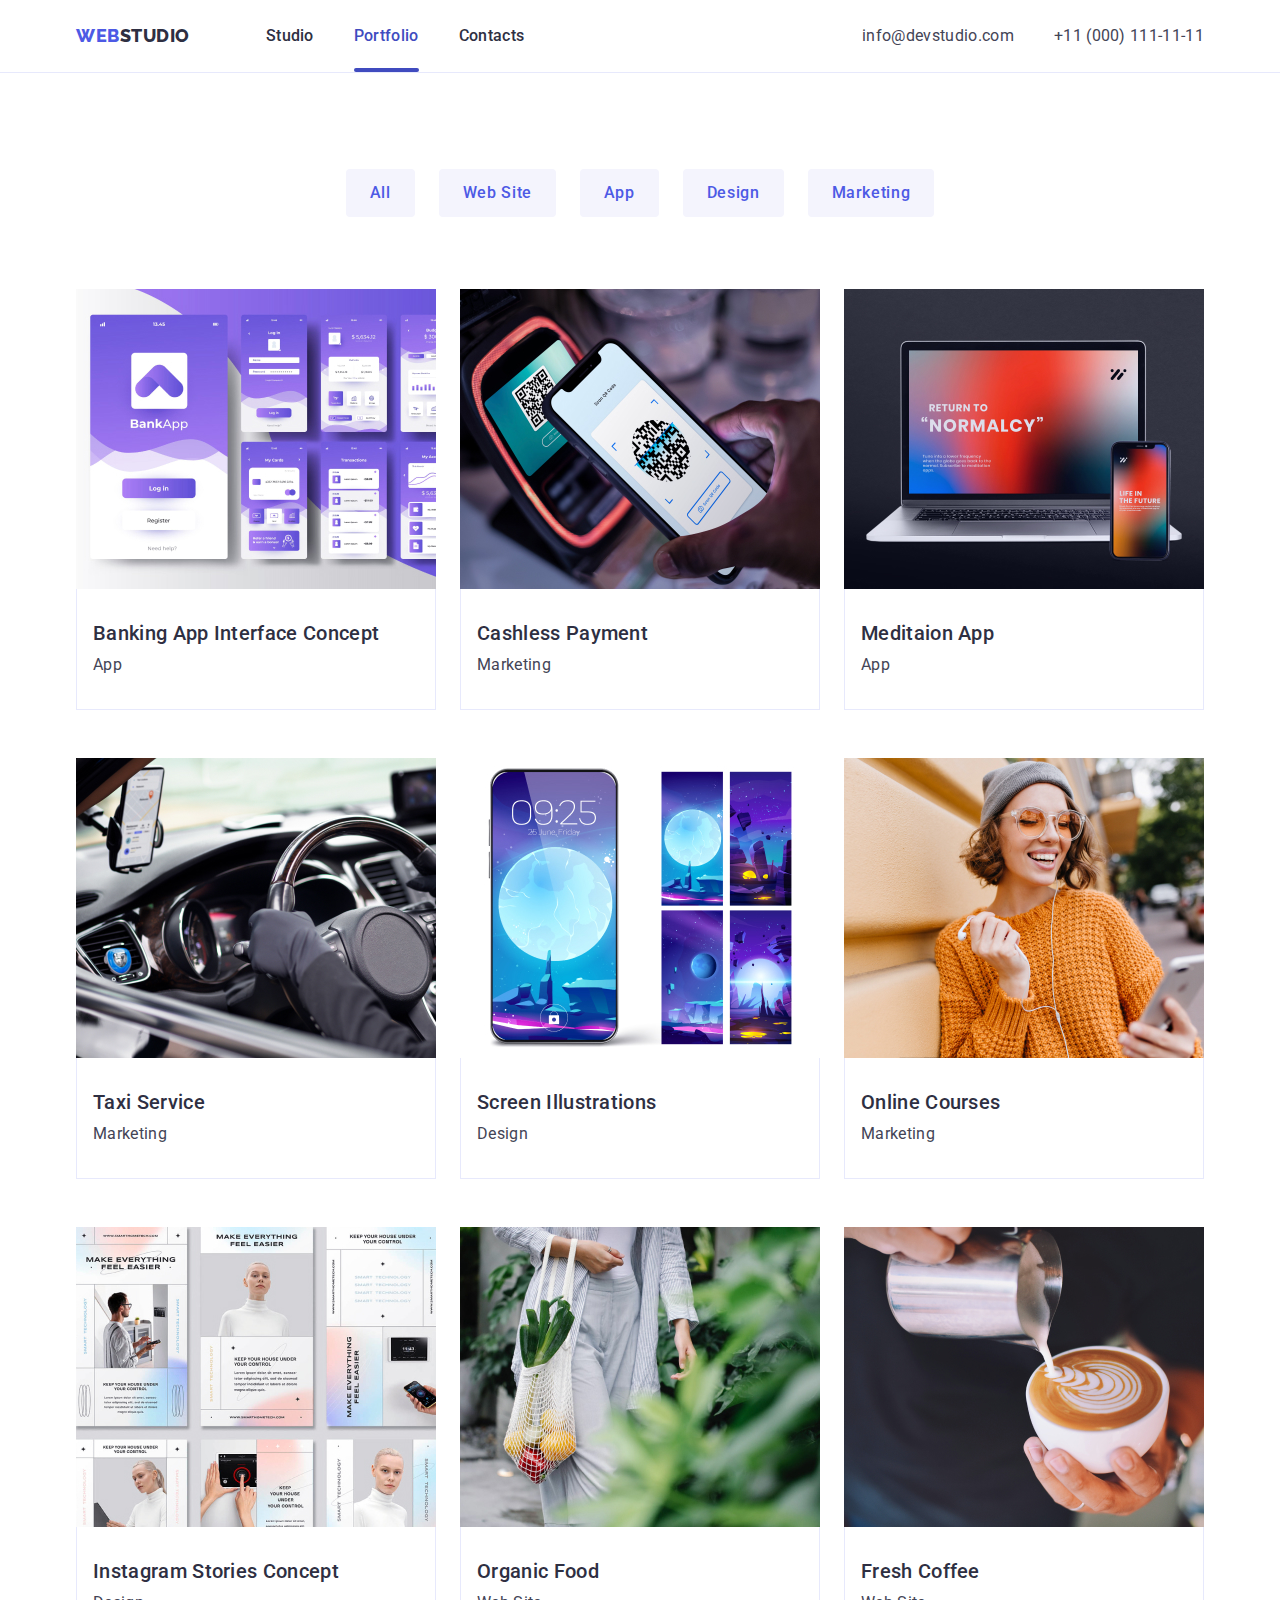
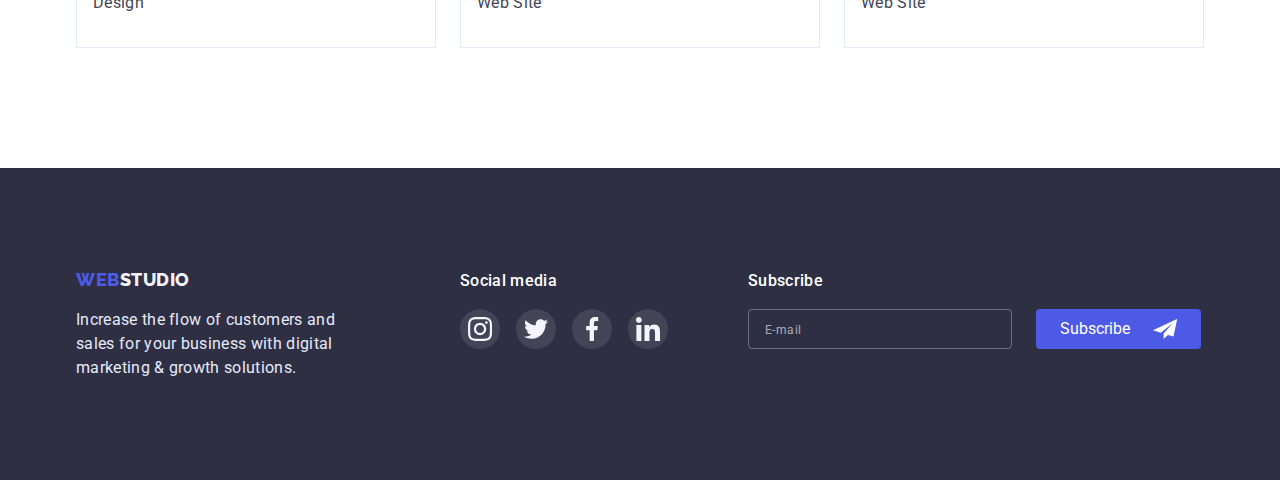
==== portfolio.html @ d0c3a033 "Initial commit" ====
<!DOCTYPE html>
<html lang="en">
	<head>
		<meta charset="UTF-8" />
		<meta http-equiv="X-UA-Compatible" content="IE=edge" />
		<meta name="viewport" content="width=device-width, initial-scale=1.0" />
		<title>Portfolio</title>
		<link rel="preconnect" href="https://fonts.googleapis.com" />
		<link rel="preconnect" href="https://fonts.gstatic.com" crossorigin />
		<link
			href="https://fonts.googleapis.com/css2?family=Raleway:wght@800&family=Roboto:wght@400;500;700;900&display=swap"
			rel="stylesheet"
		/>
		<link
			rel="stylesheet"
			href="https://cdnjs.cloudflare.com/ajax/libs/modern-normalize/1.1.0/modern-normalize.min.css"
		/>
		<link rel="stylesheet" href="./css/styles.css" />
	</head>

	<body>
		<header class="page-header">
			<div class="container head-list">
				<nav class="head-nav">
					<a href="./index.html" class="logo"> <span class="logo-web">Web</span>Studio</a>

					<ul class="site-nav list">
						<li class="chapter"><a href="./index.html" class="link">Studio</a></li>
						<li class="chapter"><a href="./portfolio.html" class="link current">Portfolio</a></li>
						<li class="chapter"><a href="" class="link">Contacts</a></li>
					</ul>
				</nav>
				<address class="head-address">
					<ul class="address-nav list">
						<li class="chapter"><a href="mailto:info@devstudio.com" class="ping">info@devstudio.com</a></li>
						<li class="chapter"><a href="tel:+110001111111" class="ping">+11 (000) 111-11-11</a></li>
					</ul>
				</address>
			</div>
		</header>

		<main>
			<section class="section options">
				<div class="container">
					<h1 class="section-title visually-hidden">Examples of works</h1>
					<ul class="btn-list list">
						<li class="chapter"><button type="button" class="btn-push">All</button></li>
						<li class="chapter"><button type="button" class="btn-push">Web Site</button></li>
						<li class="chapter"><button type="button" class="btn-push">App</button></li>
						<li class="chapter"><button type="button" class="btn-push">Design</button></li>
						<li class="chapter"><button type="button" class="btn-push">Marketing</button></li>
					</ul>

					<ul class="cards-nav list">
						<li class="chapter">
							<a href="#" class="galary">
								<div class="img-product">
									<img src="./images/imagesfoto1.jpg" alt="Interface of banking app" width="360" height="300" />
									<div class="card-product">
										<p class="card-text"
											>14 Stylish and User-Friendly App Design Concepts · Task Manager App · Calorie Tracker App ·
											Exotic Fruit Ecommerce App · Cloud Storage App</p
										>
									</div>
								</div>
								<div class="card-name">
									<h2 class="section-item">Banking App Interface Concept</h2>
									<p class="item-description">App</p>
								</div>
							</a>
						</li>
						<li class="chapter">
							<a href="#" class="galary">
								<div class="img-product">
									<img src="./images/imagesfoto2.jpg" alt="Reading QR-code" width="360" height="300" />
									<div class="card-product">
										<p class="card-text"
											>14 Stylish and User-Friendly App Design Concepts · Task Manager App · Calorie Tracker App ·
											Exotic Fruit Ecommerce App · Cloud Storage App</p
										>
									</div>
								</div>
								<div class="card-name">
									<h2 class="section-item">Cashless Payment</h2>
									<p class="item-description">Marketing</p>
								</div>
							</a>
						</li>
						<li class="chapter">
							<a href="#" class="galary">
								<div class="img-product">
									<img
										src="./images/imagesfoto3.jpg"
										alt="Screens of notebook and smartphone"
										width="360"
										height="300"
									/>
									<div class="card-product">
										<p class="card-text"
											>14 Stylish and User-Friendly App Design Concepts · Task Manager App · Calorie Tracker App ·
											Exotic Fruit Ecommerce App · Cloud Storage App</p
										>
									</div>
								</div>
								<div class="card-name">
									<h2 class="section-item">Meditaion App</h2>
									<p class="item-description">App</p>
								</div>
							</a>
						</li>
						<li class="chapter">
							<a href="#" class="galary">
								<div class="img-product">
									<img
										src="./images/imagesfoto4.jpg"
										alt="Driver's hands on the steering wheel"
										width="360"
										height="300"
									/>
									<div class="card-product">
										<p class="card-text"
											>14 Stylish and User-Friendly App Design Concepts · Task Manager App · Calorie Tracker App ·
											Exotic Fruit Ecommerce App · Cloud Storage App</p
										>
									</div>
								</div>
								<div class="card-name">
									<h2 class="section-item">Taxi Service</h2>
									<p class="item-description">Marketing</p>
								</div>
							</a>
						</li>
						<li class="chapter">
							<a href="#" class="galary">
								<div class="img-product">
									<img src="./images/imagesfoto5.jpg" alt="Smartphon's wallpapers" width="360" height="300" />
									<div class="card-product">
										<p class="card-text"
											>14 Stylish and User-Friendly App Design Concepts · Task Manager App · Calorie Tracker App ·
											Exotic Fruit Ecommerce App · Cloud Storage App</p
										>
									</div>
								</div>
								<div class="card-name">
									<h2 class="section-item">Screen Illustrations</h2>
									<p class="item-description">Design</p>
								</div>
							</a>
						</li>
						<li class="chapter">
							<a href="#" class="galary">
								<div class="img-product">
									<img src="./images/imagesfoto6.jpg" alt="Woman whith headphones" width="360" height="300" />
									<div class="card-product">
										<p class="card-text"
											>14 Stylish and User-Friendly App Design Concepts · Task Manager App · Calorie Tracker App ·
											Exotic Fruit Ecommerce App · Cloud Storage App</p
										>
									</div>
								</div>
								<div class="card-name">
									<h2 class="section-item">Online Courses</h2>
									<p class="item-description">Marketing</p>
								</div>
							</a>
						</li>
						<li class="chapter">
							<a href="#" class="galary">
								<div class="img-product">
									<img src="./images/imagesfoto7.jpg" alt="Instagram stories options" width="360" height="300" />
									<div class="card-product">
										<p class="card-text"
											>14 Stylish and User-Friendly App Design Concepts · Task Manager App · Calorie Tracker App ·
											Exotic Fruit Ecommerce App · Cloud Storage App</p
										>
									</div>
								</div>
								<div class="card-name">
									<h2 class="section-item">Instagram Stories Concept</h2>
									<p class="item-description">Design</p>
								</div>
							</a>
						</li>
						<li class="chapter">
							<a href="#" class="galary">
								<div class="img-product">
									<img src="./images/imagesfoto8.jpg" alt="Women with a bag of vegetables" width="360" height="300" />
									<div class="card-product">
										<p class="card-text"
											>14 Stylish and User-Friendly App Design Concepts · Task Manager App · Calorie Tracker App ·
											Exotic Fruit Ecommerce App · Cloud Storage App</p
										>
									</div>
								</div>
								<div class="card-name">
									<h2 class="section-item">Organic Food</h2>
									<p class="item-description">Web Site</p>
								</div>
							</a>
						</li>
						<li class="chapter">
							<a href="#" class="galary">
								<div class="img-product">
									<img src="./images/imagesfoto9.jpg" alt="Milk in coffee" width="360" height="300" />
									<div class="card-product">
										<p class="card-text"
											>14 Stylish and User-Friendly App Design Concepts · Task Manager App · Calorie Tracker App ·
											Exotic Fruit Ecommerce App · Cloud Storage App</p
										>
									</div>
								</div>
								<div class="card-name">
									<h2 class="section-item">Fresh Coffee</h2>
									<p class="item-description">Web Site</p>
								</div>
							</a>
						</li>
					</ul>
				</div>
			</section>
		</main>

		<footer class="section foot">
			<div class="container foot-info">
				<div class="foot-logo-end">
					<a href="./index.html" class="logo foot-part"> <span class="logo-web">Web</span>Studio</a>
					<p class="item-description"
						>Increase the flow of customers and sales for your business with digital marketing & growth solutions.</p
					>
				</div>

				<div class="foot-social-links">
					<h2 class="media">Social media</h2>
					<ul class="social-list">
						<li class="social-item">
							<a href="" class="foot-link-back">
								<svg class="foot-link-sign" width="24px" height="24px">
									<use href="./images/fotter.svg#icon-instagramf"></use>
								</svg>
							</a>
						</li>
						<li class="social-item">
							<a href="" class="foot-link-back">
								<svg class="foot-link-sign" width="24px" height="24px">
									<use href="./images/fotter.svg#icon-twitterf"></use>
								</svg>
							</a>
						</li>
						<li class="social-item">
							<a href="" class="foot-link-back">
								<svg class="foot-link-sign" width="24px" height="24px">
									<use href="./images/fotter.svg#icon-facebookf"></use>
								</svg>
							</a>
						</li>
						<li class="social-item">
							<a href="" class="foot-link-back">
								<svg class="foot-link-sign" width="24px" height="24px">
									<use href="./images/fotter.svg#icon-linkedinf"></use>
								</svg>
							</a>
						</li>
					</ul>
				</div>

				<form class="subscribe-form" autocomplete="off">
					<p class="media">Subscribe</p>
					<div class="subscribe-field">
						<label class="subscribe-label">
							<input type="email" name="email" class="subscribe-input" placeholder="E-mail" />
						</label>
						<button type="submit" class="btn-subscribe">
							Subscribe
							<svg class="subscribe-icon" width="24" height="24">
								<use href="./images/telegram2.svg#icon-icon-send-1"></use>
							</svg>
						</button>
					</div>
				</form>
			</div>
		</footer>
	</body>
</html>
---- css/styles.css ----
:root {
	--primary-background-color: #ffffff;
	--secondary-background-color: #2e2f42;
	--hero-text-color: #ffffff;
	--header-background-color: #e7e9fc;
	--footer-text-color: #e7e9fc;
	--main-text-color: #434456;
	--title-text-color: #2e2f42;
	--accent-color: #404bbf;
	--logo-part-color: #4d5ae5;
	--footer-logo-part: #f4f4fd;
	--footer-social-hover: #31d0aa;
	--custumer-logo-color: #8e8f99;
	--modal-bg-color: #fcfcfc;
	--modal-btn-color: #000000;
	--modal-policy-color: #757575;
	--modal-text-color: #8e8f99;

	--animation-function: cubic-bezier(0.4, 0, 0.2, 1);
	--animation-duration: 250ms;
}

/* Modal */

.backdrop {
	transition: opacity 250ms var(--animation-duration);
	position: fixed;
	top: 0;
	left: 0;
	right: 0;
	bottom: 0;
	background: rgba(46, 47, 66, 0.4);

	opacity: 1;
}

.backdrop.is-hidden {
	opacity: 0;
	pointer-events: none;
	/* visibility: ; */
}

.backdrop.is-hidden .modal {
	transform: translate(-50%, -50%) rotate(180deg) scale(0.2, 0.2);
	opacity: 0;
}

.modal {
	position: absolute;
	top: 50%;
	left: 50%;
	transform: translate(-50%, -50%) rotate(0) scale(1, 1);
	transition: transform 800ms var(--animation-function), box-shadow var(--animation-duration) var(--animation-function),
		opacity 250ms var(--animation-function);
	opacity: 1;

	width: 408px;
	height: 584px;
	padding: 72px 24px 24px;
	background-color: var(--modal-bg-color);
	box-shadow: 0px 1px 1px rgba(0, 0, 0, 0.14), 0px 1px 3px rgba(0, 0, 0, 0.12), 0px 2px 1px rgba(0, 0, 0, 0.2);
	border-radius: 4px;
}

.modal-police-box {
	font-size: 12px;
	line-height: 1.33;
	letter-spacing: 0.04em;
	color: #4d5ae5;
}

.modal-close {
	position: absolute;
	top: 30px;
	right: 24px;
	padding: 0;
	display: flex;
	align-items: center;
	justify-content: center;
	width: 24px;
	height: 24px;

	background: #e7e9fc;
	border: 1px solid rgba(0, 0, 0, 0.1);
	border-radius: 50%;
	transition: background-color var(--background-focus);
	transition-duration: 250ms;
	transition-timing-function: var(--cubic);
	cursor: pointer;
}

.btn-modal {
	transition: fill var(--animation-duration) var(--animation-function);
	fill: currentColor;
}

.modal-close:hover,
.modal-close:focus {
	border-color: var(--accent-color);
	background-color: var(--accent-color);
}

.modal-close:hover .btn-modal,
.modal-close:focus .btn-modal {
	fill: var(--hero-text-color);
}

/* Modal input */

form {
	display: flex;
	flex-direction: column;
}

.modal-topic {
	margin: 0 0 16px;
	font-weight: 500;
	text-align: center;
}

.modal-item {
	position: relative;
	margin-bottom: 8px;
}

.modal-item.comment {
	margin-bottom: 16px;
}

.input-name {
	display: block;

	font-weight: 400;
	font-size: 12px;
	line-height: 1.17;
	letter-spacing: 0.01em;
	color: var(--modal-text-color);

	margin-bottom: 4px;
}

.modal-item input {
	transition: border var(--animation-duration) var(--animation-function),
		fill var(--animation-duration) var(--animation-function);

	width: 100%;
	min-height: 40px;
	padding: 8px 16px;
	padding-left: 38px;
	margin: 0;

	font-weight: 400;
	font-size: 12px;
	line-height: 16px;
	letter-spacing: 0.04em;

	border: 1px solid rgba(33, 33, 33, 0.2);
	border-radius: 4px;
}

.modal-item input:focus,
textarea:focus {
	outline: none;
	border: 1px solid var(--accent-color);
}

.modal-item input:focus + .person-input > .input-icon {
	fill: var(--accent-color);
}

.person-input {
	width: 18px;
	height: 24px;
	position: absolute;
	bottom: 8px;
	left: 16px;
}

.modal-policy {
	font-weight: 400;
	font-size: 12px;
	line-height: 1.33;
	letter-spacing: 0.04em;
	transition-duration: 250ms;
	transition-timing-function: cubic-bezier(0.4, 0, 0.2, 1);

	margin-bottom: 24px;
	color: #8e8f99;
	cursor: pointer;
}

.checkbox:checked + .logo-check {
	background-color: var(--accent-color);
	border-color: var(--accent-color);
}

.checkbox:checked + .logo-check .check {
	fill: var(--footer-logo-part);
}

textarea {
	transition: border var(--animation-duration) var(--animation-function);

	resize: none;
	width: 100%;
	min-height: 120px;
	padding: 8px 16px;
	border: 1px solid rgba(33, 33, 33, 0.2);
	border-radius: 4px;
}

::placeholder {
	font-weight: 400;
	font-size: 12px;
	line-height: 16px;
	letter-spacing: 0.04em;

	color: rgba(117, 117, 117, 0.5);
}

.checkbox {
	-webkit-appearance: none;
	-moz-appearance: none;
	appearance: none;

	position: absolute;
}

.logo-check {
	transition: background-color var(--animation-duration) var(--animation-function),
		border-color var(--animation-duration) var(--animation-function),
		fill var(--animation-duration) var(--animation-function);
	display: inline-block;
	text-align: center;
	/* align-items: center;
  justify-content: center; */

	width: 16px;
	height: 16px;
	border: 1.25px solid var(--secondary-background-color);
	border-radius: 2px;
	margin-right: 8px;
}

.check {
	fill: transparent;
}

.btn-send {
	transition: background-color var(--animation-duration) var(--animation-function);

	display: inline-block;
	min-width: 169px;
	height: 56px;
	margin: 0 auto 0 auto;
	padding: 16px 32px;
	font-family: inherit;
	font-weight: 500;
	font-size: 16px;
	line-height: 1.5;
	text-align: center;
	cursor: pointer;
	background-color: var(--logo-part-color);
	box-shadow: 0px 4px 4px rgba(0, 0, 0, 0.15);
	border-radius: 4px;
	border: none;
	color: #ffffff;
}

.btn-send:hover,
.btn-send:focus {
	background-color: var(--accent-color);
}

/* body */

body {
	margin: 0;
	background-color: var(--primary-background-color);
	color: var(--main-text-color);

	font-family: "Roboto", sans-serif;
	letter-spacing: 0.02em;
	font-size: 16px;
	line-height: 1.5;
}

.container {
	width: 1158px;
	margin: 0 auto;
	padding-left: 15px;
	padding-right: 15px;

	/* outline: 2px solid green; */
}
/* .logo,
.chapter {
  outline: 1px solid red;
} */

.list {
	list-style: none;
	margin: 0;
}

/* header */

.page-header {
	border-bottom: 1px solid var(--header-background-color);
}

.logo {
	margin-right: 76px;
	color: var(--title-text-color);

	font-family: "Raleway", sans-serif;
	font-weight: 800;
	font-size: 18px;
	line-height: 1.33;
	letter-spacing: 0.03em;
	text-transform: uppercase;
	text-decoration-line: none;
}

.logo-web {
	color: var(--logo-part-color);
}

.site-nav .link.current {
	position: relative;
	color: var(--accent-color);
}

.site-nav .link::after,
.site-nav .link::after {
	content: "";
	position: absolute;
	left: 0;
	bottom: 0;
	display: block;
	width: 100%;
	height: 4px;
	background-color: var(--accent-color);
	border-radius: 2px;

	transform: scale(0, 0);
	transition: transform var(--animation-duration) var(--animation-function) 100ms;
}

.site-nav .link:hover::after,
.site-nav .link:focus::after {
	transform: scale(1, 1);
}

.site-nav .link.current::after {
	content: "";
	position: absolute;
	left: 0;
	bottom: 0;
	display: block;
	width: 100%;
	height: 4px;
	background-color: var(--accent-color);
	border-radius: 2px;

	transform: scale(1);
}

.site-nav .link {
	position: relative;
	transition: color var(--animation-duration) var(--animation-function);

	display: block;
	padding-top: 24px;
	padding-bottom: 24px;

	color: var(--title-text-color);

	font-weight: 500;
	font-size: 16px;
	line-height: 1.5;
	text-decoration-line: none;
}
.site-nav .link:hover,
.site-nav .link:focus {
	color: var(--accent-color);
}

.site-nav {
	display: flex;
}

.site-nav .chapter:not(:last-child) {
	margin-right: 40px;
}

.ping {
	transition: color var(--animation-duration) var(--animation-function);

	color: var(--main-text-color);

	font-style: normal;
	font-size: 16px;
	line-height: 1.5;
	text-decoration-line: none;
}

.address-nav .ping:hover,
.address-nav .ping:focus {
	color: var(--accent-color);
}

.address-nav {
	display: flex;
}

.address-nav .chapter + .chapter {
	margin-left: 40px;
}
/* .address-nav .chapter:not(:last-child) {
  margin-right: 40px;
} */

.address-nav .ping {
	display: block;
}

.head-nav {
	display: flex;
	align-items: center;
	justify-content: flex-start;
}

.container.head-list {
	display: flex;
	align-items: center;
	justify-content: space-between;
}

/* main hero */

.section.hero {
	padding-top: 188px;
	padding-bottom: 188px;
	max-width: 1440px;
	height: 600px;
	margin-left: auto;
	margin-right: auto;
	background-image: linear-gradient(to right, rgba(46, 47, 66, 0.7), rgba(46, 47, 66, 0.7)),
		url(../images/people-office1.jpg);
	background-color: var(--secondary-background-color);
	background-repeat: no-repeat;
	background-position: center;
	background-size: cover;
}

.hero .container {
	text-align: center;
}

.container .main-title {
	margin: 0 auto 48px;
	text-align: center;

	color: var(--hero-text-color);
	width: 496px;

	font-weight: 700;
	font-size: 56px;
	line-height: 1.07;
	letter-spacing: 0.02em;
}

.push {
	transition: background-color var(--animation-duration) var(--animation-function);

	border-radius: 4px;
	margin: 0;
	padding: 16px 32px;
	min-width: 169px;
	border: none;

	background-color: var(--logo-part-color);
	color: var(--hero-text-color);
	cursor: pointer;

	font-family: inherit;
	font-weight: 500;
	font-size: 16px;
	line-height: 1.5;
	text-align: center;
	letter-spacing: 0.04em;
}

.push:hover,
.push:focus {
	background-color: var(--accent-color);
}

/* main */

img {
	display: block;
}

ul {
	padding: 0;
}

.section.work {
	padding-bottom: 120px;
}

.item-description {
	margin: 0;
}

.tint {
	background-color: var(--header-background-color);
}

.section-title,
.section-item {
	color: var(--title-text-color);
}

.section-title {
	margin-top: 0;
	margin-bottom: 72px;
	font-weight: 700;
	font-size: 36px;
	line-height: 1.11;
	text-align: center;
}

.section-item {
	margin-top: 0;
	margin-right: auto;
	margin-bottom: 8px;

	font-weight: 500;
	font-size: 20px;
	line-height: 1.2;
}

/* Advantages */

.section.odds {
	padding-top: 120px;
	padding-bottom: 120px;
}

.advantages.list {
	display: flex;
}

.advantages .chapter:not(:last-child) {
	margin-right: 24px;
}

.advantages .chapter {
	width: calc((100%-24px * 3) / 4);
}

.advantages .chapter::before {
	content: "";
	display: block;
	height: 112px;
	margin-bottom: 8px;
	background-color: var(--footer-logo-part);
	border-radius: 4px;
	background-repeat: no-repeat;
	background-position: center;
}

.advantages .chapter:nth-child(1)::before {
	background-image: url(../images/antenna1.svg);
}

.advantages .chapter:nth-child(2)::before {
	background-image: url(../images/clock1.svg);
}

.advantages .chapter:nth-child(3)::before {
	background-image: url(../images/diagram1.svg);
}

.advantages .chapter:nth-child(4)::before {
	background-image: url(../images/astronaut1.svg);
}

/* Work */

.work-nav.list {
	display: flex;
}

.work-nav .chapter:not(:last-child) {
	margin-right: 24px;
}

/* Team */

.section.tint {
	margin-left: auto;
	margin-right: auto;
	padding-top: 120px;
	padding-bottom: 120px;
}

.team-nav .chapter {
	background-color: var(--primary-background-color);
	box-shadow: 0px 1px 6px rgba(46, 47, 66, 0.08), 0px 1px 1px rgba(46, 47, 66, 0.16), 0px 2px 1px rgba(46, 47, 66, 0.08);
	border-radius: 0 0 4px 4px;
}

.team-nav.list {
	display: flex;
	text-align: center;
}

.team-nav .chapter:not(:last-child) {
	margin-right: 24px;
}
/* .team-nav .chapter + .chapter {
  margin-left: 24px;
} */

.team-name {
	padding: 32px 16px;
	text-align: center;
}

.team-name .item-description {
	margin-bottom: 8px;
}

.team-link {
	display: flex;
	list-style: none;
}

.team-social:not(:last-child) {
	margin-right: 24px;
}

.btn-social {
	transition: background-color var(--animation-duration) var(--animation-function);

	display: flex;
	justify-content: center;
	align-items: center;
	width: 40px;
	height: 40px;
	background-color: var(--logo-part-color);
	border-radius: 50%;
}

.btn-social:hover,
.btn-social:focus {
	background-color: var(--accent-color);
}

.icon-team-social {
	width: 16px;
	height: 16px;
	fill: var(--footer-logo-part);
}

/* Customers */

.section.customers {
	padding-top: 130px;
	padding-bottom: 120px;
}

.clients-list {
	display: flex;
	list-style: none;
}

.client:not(:last-child) {
	margin-right: 24px;
}

.client-page {
	transition: border var(--animation-duration) var(--animation-function);

	display: flex;
	justify-content: center;
	align-items: center;
	width: 168px;
	height: 88px;
	border: 1px solid var(--custumer-logo-color);
	border-radius: 4px;
}

.client-page:not(:last-child) {
	margin-right: 24px;
}

.client-icon {
	transition: fill var(--animation-duration) var(--animation-function);
	fill: var(--custumer-logo-color);
}

.client-page:hover,
.client-page:focus {
	border: 1px solid var(--accent-color);
}
.client-page:hover .client-icon,
.client-page:focus .client-icon {
	fill: var(--accent-color);
}

.clients-list {
	margin-top: 0;
	margin-bottom: 0;
}

/* footer */

footer {
	background-color: var(--secondary-background-color);
	color: var(--footer-text-color);
}

.section.foot {
	margin-left: auto;
	margin-right: auto;
	padding-top: 100px;
	padding-bottom: 100px;
}

.foot-logo-end {
	margin-right: 120px;
}

.foot-part {
	color: var(--footer-logo-part);
}

.foot .item-description {
	width: 264px;
}

.logo.foot-part {
	display: block;
	margin: 0 0 16px;
}

.media {
	margin: 0 auto 16px 0;
	font-weight: 500;
	font-size: 16px;
	line-height: 1.5;
	letter-spacing: 0.02em;

	color: var(--hero-text-color);
}

.social-list {
	display: flex;
	margin: 0;
	text-align: center;
	list-style: none;
}

.social-item:not(:last-child) {
	margin-right: 16px;
}

.foot-link-back {
	transition: background-color var(--animation-duration) var(--animation-function);

	display: flex;
	justify-content: center;
	align-items: center;
	border-radius: 50%;
	width: 40px;
	height: 40px;
	background-color: rgba(255, 255, 255, 0.1);
}

.foot-link-back:hover,
.foot-link-back:focus {
	background-color: var(--footer-social-hover);
}

.foot-info {
	display: flex;
	align-items: baseline;
}

.foot-social-links {
	margin-right: 80px;
}

.subscribe-field {
	display: flex;
}

.subscribe-label {
	margin-right: 24px;
}

.subscribe-label input {
	transition: border var(--animation-duration) var(--animation-function);

	min-width: 264px;
	min-height: 40px;
	padding: 8px 16px;
	border: 1px solid rgba(255, 255, 255, 0.3);
	box-shadow: drop-shadow(0px 4px 4px rgba(0, 0, 0, 0.15));
	border-radius: 4px;
	background-color: transparent;
	color: var(--footer-logo-part);
}

.subscribe-label input:focus {
	outline: none;
	border: 1px solid var(--accent-color);
}

.subscribe-input::placeholder {
	font-size: 12px;
	line-height: 2;
	letter-spacing: 0.04em;

	color: rgba(255, 255, 255, 0.6);
}

.btn-subscribe {
	display: flex;
	padding: 8px 24px;
	min-width: 165px;
	height: 40px;
	color: var(--hero-text-color);
	background-color: var(--logo-part-color);
	border: transparent;
	border-radius: 4px;
	align-items: center;
	justify-content: space-between;
	cursor: pointer;
}

.btn-subscribe:hover,
.btn-subscribe:focus {
	background-color: var(--accent-color);
}

/* Portfolio */

.section.options {
	padding-top: 96px;
	padding-bottom: 120px;
}

.btn-list {
	margin-bottom: 72px;
}

/* Portfolio's buttons */

.btn-push {
	transition: background-color var(--animation-duration) var(--animation-function),
		color var(--animation-duration) var(--animation-function),
		box-shadow var(--animation-duration) var(--animation-function);

	border-radius: 4px;
	padding: 12px 24px;
	min-width: 69px;
	border: 1px solid #e7e9fc;
	border: none;

	background-color: var(--footer-logo-part);
	color: var(--logo-part-color);
	cursor: pointer;

	font-family: inherit;
	font-weight: 500;
	font-size: 16px;
	line-height: 1.5;
	text-align: center;
	letter-spacing: 0.04em;
}

.btn-push:hover,
.btn-push:focus {
	background-color: var(--accent-color);
	color: var(--hero-text-color);
	box-shadow: 0px 3px 1px rgba(0, 0, 0, 0.1), 0px 2px 1px rgba(0, 0, 0, 0.08), 0px 2px 2px rgba(0, 0, 0, 0.12);
}

.btn-list.list {
	display: flex;
	justify-content: center;
}

.btn-list .chapter:not(:last-child) {
	margin-right: 24px;
}
/* .btn-list .chapter + .chapter {
  margin-left: 24px;
} */

/* Portfolio's cards */

.cards-nav.list {
	display: flex;
	flex-wrap: wrap;
}

img {
	display: block;
}
.cards-nav .chapter {
	margin-right: 24px;
	margin-bottom: 48px;

	width: calc((100% - (24px * 2)) / 3);
}

.cards-nav .chapter:nth-child(3n) {
	margin-right: 0;
}

.cards-nav .chapter:nth-last-child(-n + 3) {
	margin-bottom: 0;
}

.card-name {
	padding: 32px 16px;
	margin: 0;

	border: 1px solid var(--header-background-color);
	border-top: none;
}

/* Portfolio's galary */

.galary {
	transition: box-shadow var(--animation-duration) var(--animation-function);
	display: block;
	color: var(--main-text-color);

	text-decoration-line: none;
}

.chapter .galary:hover,
.chapter .galary:focus {
	box-shadow: 0px 1px 6px rgba(46, 47, 66, 0.08), 0px 1px 1px rgba(46, 47, 66, 0.16), 0px 2px 1px rgba(46, 47, 66, 0.08);
}

.img-product {
	position: relative;
	overflow: hidden;
}

.card-text {
	margin-top: 0;
	margin-bottom: auto;
}

.chapter .galary:hover .card-product,
.chapter .galary:focus .card-product {
	transform: translateY(0);
}

.card-product {
	position: absolute;
	top: 0;
	left: 0;
	transform: translateY(100%);
	transition: transform var(--animation-duration) var(--animation-function);

	width: 360px;
	height: 300px;
	padding: 40px 32px;

	background-color: rgba(77, 90, 229, 0.8);
	color: var(--footer-logo-part);
}

/* Visually hidden */

.visually-hidden {
	position: absolute;
	width: 1px;
	height: 1px;
	margin: -1px;
	border: 0;
	padding: 0;

	white-space: nowrap;
	clip-path: inset(100%);
	clip: rect(0 0 0 0);
	overflow: hidden;
}
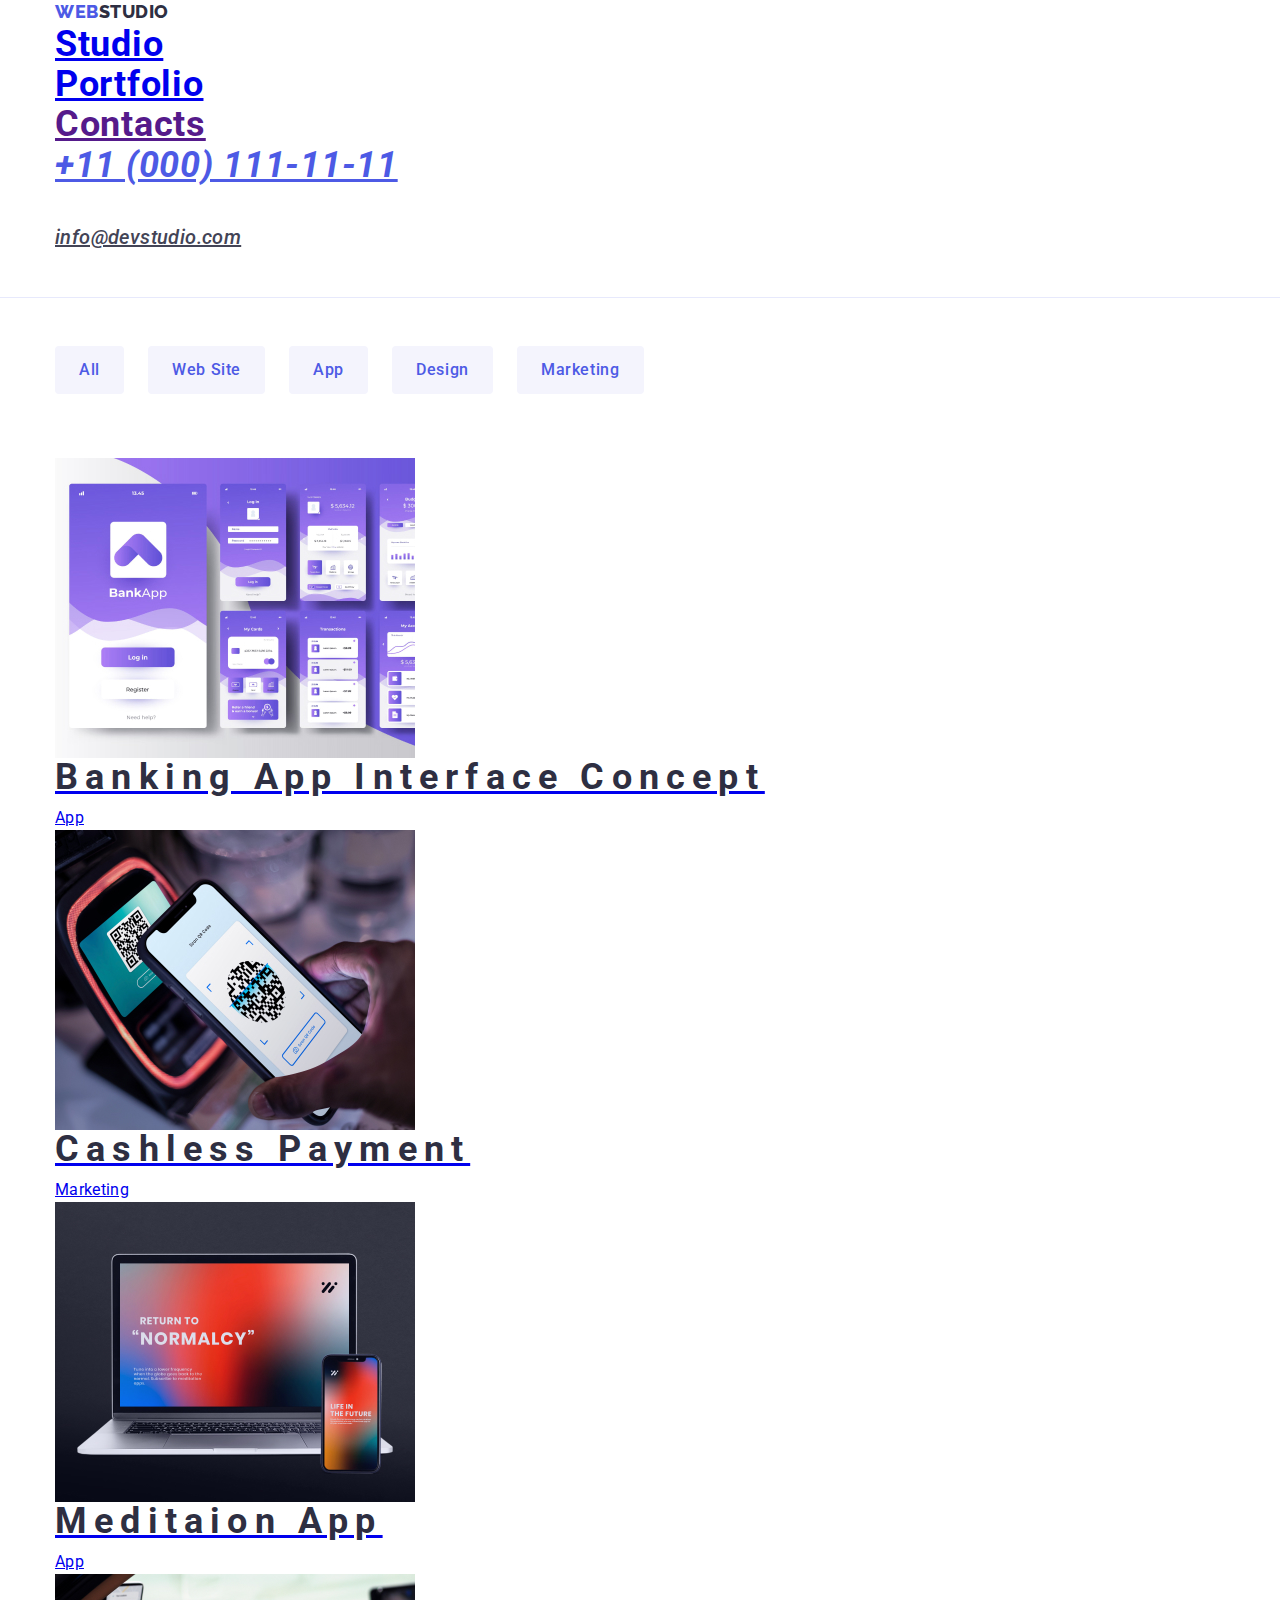
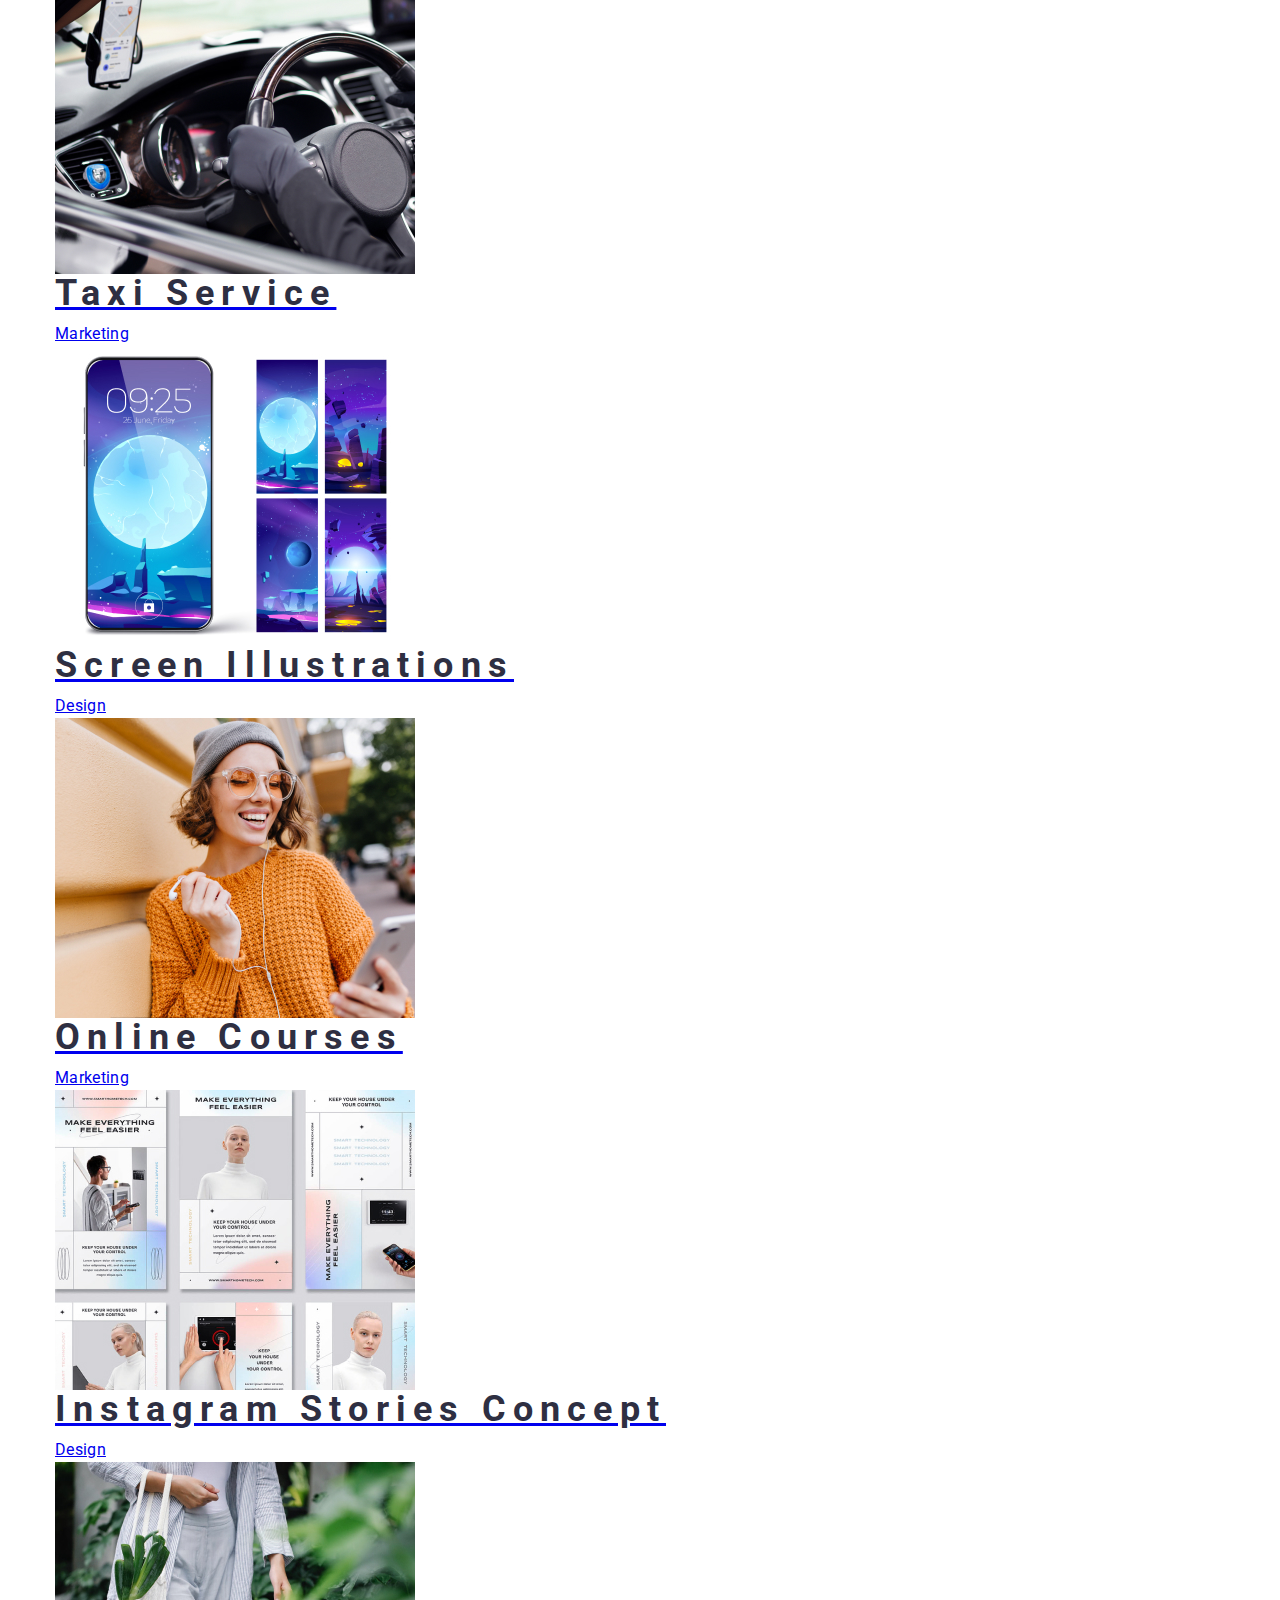
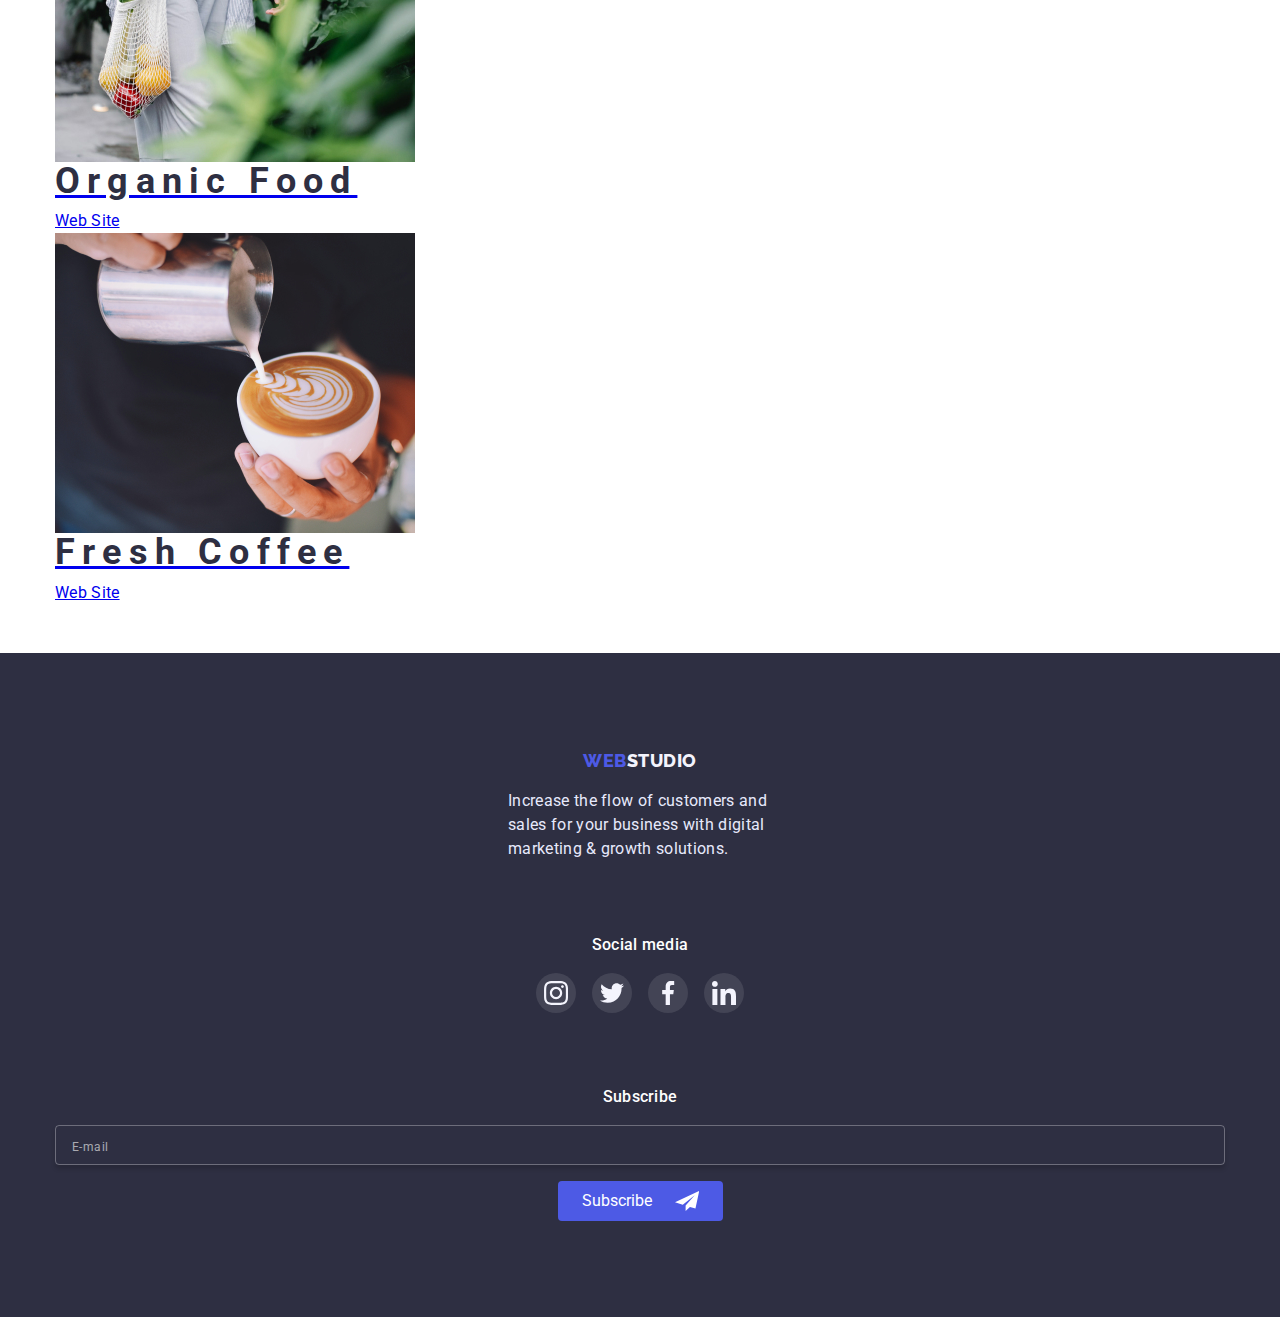
==== commit 671b5b6e: "menu buttom" ====
--- a/portfolio.html
+++ b/portfolio.html
@@ -16,6 +16,9 @@
 			href="https://cdnjs.cloudflare.com/ajax/libs/modern-normalize/1.1.0/modern-normalize.min.css"
 		/>
 		<link rel="stylesheet" href="./css/styles.css" />
+		<link rel="stylesheet" href="./css/mobile.css" />
+		<link rel="stylesheet" href="./css/tablet.css" />
+		<link rel="stylesheet" href="./css/desktop.css" />
 	</head>
 
 	<body>
@@ -33,7 +36,7 @@
 				<address class="head-address">
 					<ul class="address-nav list">
 						<li class="chapter"><a href="mailto:info@devstudio.com" class="ping">info@devstudio.com</a></li>
-						<li class="chapter"><a href="tel:+110001111111" class="ping">+11 (000) 111-11-11</a></li>
+						<li class="chapter"><a href="tel:+110001111111" class="ping mobil">+11 (000) 111-11-11</a></li>
 					</ul>
 				</address>
 			</div>
--- a/css/styles.css
+++ b/css/styles.css
@@ -1,24 +1,196 @@
 :root {
-	--primary-background-color: #ffffff;
-	--secondary-background-color: #2e2f42;
-	--hero-text-color: #ffffff;
-	--header-background-color: #e7e9fc;
-	--footer-text-color: #e7e9fc;
-	--main-text-color: #434456;
-	--title-text-color: #2e2f42;
-	--accent-color: #404bbf;
-	--logo-part-color: #4d5ae5;
-	--footer-logo-part: #f4f4fd;
-	--footer-social-hover: #31d0aa;
-	--custumer-logo-color: #8e8f99;
-	--modal-bg-color: #fcfcfc;
-	--modal-btn-color: #000000;
-	--modal-policy-color: #757575;
-	--modal-text-color: #8e8f99;
-
-	--animation-function: cubic-bezier(0.4, 0, 0.2, 1);
-	--animation-duration: 250ms;
-}
+--primary-background-color: #ffffff;
+    --secondary-background-color: #2E2F42;
+    --hero-text-color: #ffffff;
+    --header-background-color: #E7E9FC;
+    --footer-text-color: #E7E9FC;
+    --main-text-color: #434456;
+    --title-text-color: #2e2f42;
+    --accent-color: #404BBF;
+    --logo-part-color: #4d5ae5;
+    --footer-logo-part: #F4F4FD;
+    --footer-social-hover: #31D0AA;
+    --custumer-logo-color: #8e8f99;
+    --modal-bg-color: #FCFCFC;
+    --modal-btn-color: #000000;
+    --modal-policy-color: #757575;
+    --modal-text-color: #8E8F99;
+
+    --animation-function: cubic-bezier(0.4, 0, 0.2, 1);
+    --animation-duration: 250ms;
+
+}
+
+/* body */
+
+	body {
+    margin: 0;
+    background-color: var(--primary-background-color);
+    color: var(--main-text-color);
+
+ font-family: 'Roboto', sans-serif;
+    letter-spacing: 0.02em;
+    font-size: 16px;
+    line-height: 1.5;
+}
+
+.list {
+    list-style: none;
+    margin: 0;
+}
+
+
+
+ ul {
+	padding: 0;
+ }
+
+ img {
+	display: block;
+ }
+
+.container {
+	width: 100%px;
+	margin: 0 auto;
+	padding-left: 15px;
+	padding-right: 15px;
+}
+
+/* outline: 2px solid green; */
+/* @media screen and (max-width: 320px) {
+    .container {
+        min-width: 480px;
+    }
+} */
+
+
+.item-description {
+	margin: 0;
+}
+
+.section-title,
+.section-item {
+ color: var(--title-text-color);
+}
+
+.section-title {
+	margin-top: 0;
+	margin-bottom: 72px;
+	font-weight: 700;
+	font-size: 36px;
+	line-height: 1.11;
+	text-align: center;
+
+}
+
+.section-item {
+	margin-top: 0;
+	margin-right: auto;
+	margin-bottom: 8px;
+	text-align: center;
+	font-weight: 700;
+	font-size: 36px;
+	line-height: 1.11;
+	letter-spacing: 0.2em;
+}
+
+/* Visually hidden */
+
+.visually-hidden {
+	position: absolute;
+	width: 1px;
+	height: 1px;
+	margin: -1px;
+	border: 0;
+	padding: 0;
+
+	white-space: nowrap;
+	clip-path: inset(100%);
+	clip: rect(0 0 0 0);
+	overflow: hidden;
+}
+/* header */
+
+.page-header {
+border-bottom: 1px solid var(--header-background-color);
+}
+
+.logo {
+	margin-right: auto;
+	color: var(--title-text-color);
+
+	font-family: 'Raleway', sans-serif;
+    font-weight: 800;
+    font-size: 18px;
+    line-height: 1.33;
+    letter-spacing: 0.03em;
+    text-transform: uppercase;
+    text-decoration-line: none;
+}
+
+.logo-web {
+color: var(--logo-part-color);
+}
+
+/* main hero */
+
+.section.hero {
+	padding-top: 112px;
+	padding-bottom: 112px;
+	max-width: 428px;
+	height: 432px;
+	margin-left: auto;
+	margin-right: auto;
+
+	background-color: var(--secondary-background-color);
+	background-repeat: no-repeat;
+	background-position: center;
+	background-size: cover;
+}
+
+.hero .container {
+	text-align: center;
+}
+
+.container .main-title {
+	margin: 0 auto 72px;
+	text-align: center;
+
+	color: var(--hero-text-color);
+	width: 320px;
+
+	font-weight: 700;
+	font-size: 36px;
+	line-height: 1.11;
+	letter-spacing: 0.02em;
+}
+
+.push {
+	transition: background-color var(--animation-duration) var(--animation-function);
+
+	border-radius: 4px;
+	margin: 0;
+	padding: 16px 32px;
+	min-width: 169px;
+	border: none;
+
+	background-color: var(--logo-part-color);
+	color: var(--hero-text-color);
+	cursor: pointer;
+
+	font-family: inherit;
+	font-weight: 500;
+	font-size: 16px;
+	line-height: 1.5;
+	text-align: center;
+	letter-spacing: 0.04em;
+}
+
+.push:hover,
+.push:focus {
+background-color: var(--accent-color);
+}
+
 
 /* Modal */
 
@@ -30,69 +202,64 @@
 	right: 0;
 	bottom: 0;
 	background: rgba(46, 47, 66, 0.4);
-
 	opacity: 1;
 }
+
+
+
 
 .backdrop.is-hidden {
 	opacity: 0;
 	pointer-events: none;
-	/* visibility: ; */
+	/* visibility */
 }
 
 .backdrop.is-hidden .modal {
-	transform: translate(-50%, -50%) rotate(180deg) scale(0.2, 0.2);
-	opacity: 0;
+    transform: translate(-50%, -50%) rotate(180deg) scale(0.2, 0.2);
+    opacity: 0;
 }
 
 .modal {
-	position: absolute;
-	top: 50%;
-	left: 50%;
-	transform: translate(-50%, -50%) rotate(0) scale(1, 1);
-	transition: transform 800ms var(--animation-function), box-shadow var(--animation-duration) var(--animation-function),
-		opacity 250ms var(--animation-function);
-	opacity: 1;
-
-	width: 408px;
-	height: 584px;
-	padding: 72px 24px 24px;
-	background-color: var(--modal-bg-color);
-	box-shadow: 0px 1px 1px rgba(0, 0, 0, 0.14), 0px 1px 3px rgba(0, 0, 0, 0.12), 0px 2px 1px rgba(0, 0, 0, 0.2);
-	border-radius: 4px;
-}
-
-.modal-police-box {
-	font-size: 12px;
-	line-height: 1.33;
-	letter-spacing: 0.04em;
-	color: #4d5ae5;
+    position: absolute;
+    top: 50%;
+    left: 50%;
+    transform: translate(-50%, -50%) rotate(0) scale(1, 1);
+    transition: transform 800ms var(--animation-function),
+        box-shadow var(--animation-duration) var(--animation-function),
+        opacity 250ms var(--animation-function);
+    opacity: 1;
+
+    width: 392px;
+    height: 586px;
+    padding: 72px 24px 24px;
+    background-color: var(--modal-bg-color);
+    box-shadow: 0px 1px 1px rgba(0, 0, 0, 0.14), 0px 1px 3px rgba(0, 0, 0, 0.12), 0px 2px 1px rgba(0, 0, 0, 0.2);
+    border-radius: 4px;
 }
 
 .modal-close {
-	position: absolute;
-	top: 30px;
-	right: 24px;
-	padding: 0;
+    position: absolute;
+    transition: background-color var(--animation-duration) var(--animation-function);
+
 	display: flex;
-	align-items: center;
-	justify-content: center;
-	width: 24px;
-	height: 24px;
-
-	background: #e7e9fc;
-	border: 1px solid rgba(0, 0, 0, 0.1);
-	border-radius: 50%;
-	transition: background-color var(--background-focus);
-	transition-duration: 250ms;
-	transition-timing-function: var(--cubic);
+    top: 24px;
+    right: 24px;
+    align-items: center;
+    justify-content: center;
+
 	cursor: pointer;
+    width: 24px;
+    height: 24px;
+    border-radius: 50%;
+    border: 1px solid rgba(0, 0, 0, 0.1);
+    background-color: var(--header-background-color);
 }
 
 .btn-modal {
 	transition: fill var(--animation-duration) var(--animation-function);
 	fill: currentColor;
 }
+
 
 .modal-close:hover,
 .modal-close:focus {
@@ -108,138 +275,135 @@
 /* Modal input */
 
 form {
-	display: flex;
-	flex-direction: column;
+    display: flex;
+    flex-direction: column;
 }
 
 .modal-topic {
-	margin: 0 0 16px;
-	font-weight: 500;
-	text-align: center;
+    margin: 0 0 16px;
+    font-weight: 500;
+    text-align: center;
 }
 
 .modal-item {
-	position: relative;
-	margin-bottom: 8px;
+    position: relative;
+    margin-bottom: 8px;
 }
 
 .modal-item.comment {
-	margin-bottom: 16px;
+    margin-bottom: 16px;
 }
 
 .input-name {
-	display: block;
+    display: block; 
+
+  font-weight: 400;
+    font-size: 12px;
+    line-height: 1.17;
+    letter-spacing: 0.01em;
+    color: var(--modal-text-color);
+	margin-bottom: 4px;
+
+}
+ 
+.modal-item input {
+	transition:
+        border var(--animation-duration) var(--animation-function),
+        fill var(--animation-duration) var(--animation-function);
+
+     width: 100%;
+    min-height: 40px;
+    padding: 8px 16px;
+    padding-left: 38px;
+    margin: 0;
 
 	font-weight: 400;
-	font-size: 12px;
-	line-height: 1.17;
-	letter-spacing: 0.01em;
-	color: var(--modal-text-color);
-
-	margin-bottom: 4px;
-}
-
-.modal-item input {
-	transition: border var(--animation-duration) var(--animation-function),
-		fill var(--animation-duration) var(--animation-function);
-
-	width: 100%;
-	min-height: 40px;
-	padding: 8px 16px;
-	padding-left: 38px;
-	margin: 0;
-
-	font-weight: 400;
-	font-size: 12px;
-	line-height: 16px;
-	letter-spacing: 0.04em;
-
-	border: 1px solid rgba(33, 33, 33, 0.2);
-	border-radius: 4px;
+    font-size: 12px;
+    line-height: 16px;
+    letter-spacing: 0.04em;
+
+	    border: 1px solid rgba(33, 33, 33, 0.2);
+    border-radius: 4px;
 }
 
 .modal-item input:focus,
 textarea:focus {
-	outline: none;
-	border: 1px solid var(--accent-color);
-}
-
-.modal-item input:focus + .person-input > .input-icon {
-	fill: var(--accent-color);
+    outline: none;
+    border: 1px solid var(--accent-color);
+}
+
+.modal-item input:focus+.person-input>.input-icon {
+    fill: var(--accent-color);
 }
 
 .person-input {
-	width: 18px;
-	height: 24px;
-	position: absolute;
-	bottom: 8px;
-	left: 16px;
-}
+    width: 18px;
+    height: 24px;
+    position: absolute;
+    bottom: 8px;
+    left: 16px;
+}
+
+
 
 .modal-policy {
-	font-weight: 400;
-	font-size: 12px;
-	line-height: 1.33;
-	letter-spacing: 0.04em;
-	transition-duration: 250ms;
-	transition-timing-function: cubic-bezier(0.4, 0, 0.2, 1);
-
-	margin-bottom: 24px;
-	color: #8e8f99;
-	cursor: pointer;
-}
-
-.checkbox:checked + .logo-check {
-	background-color: var(--accent-color);
-	border-color: var(--accent-color);
-}
-
-.checkbox:checked + .logo-check .check {
-	fill: var(--footer-logo-part);
+    font-weight: 400;
+    font-size: 12px;
+    line-height: 1.33;
+    letter-spacing: 0.04em;
+
+	 margin-bottom: 24px;
+    color: var(--modal-policy-color);
+}
+
+.checkbox:checked+.logo-check {
+    background-color: var(--accent-color);
+    border-color: var(--accent-color);
+}
+
+.checkbox:checked+.logo-check .check {
+    fill: var(--footer-logo-part);
 }
 
 textarea {
-	transition: border var(--animation-duration) var(--animation-function);
-
-	resize: none;
-	width: 100%;
-	min-height: 120px;
-	padding: 8px 16px;
-	border: 1px solid rgba(33, 33, 33, 0.2);
-	border-radius: 4px;
+    transition: border var(--animation-duration) var(--animation-function);
+	 resize: none;
+    width: 100%;
+    min-height: 120px;
+    padding: 8px 16px;
+    border: 1px solid rgba(33, 33, 33, 0.2);
+    border-radius: 4px;
 }
 
 ::placeholder {
-	font-weight: 400;
-	font-size: 12px;
-	line-height: 16px;
-	letter-spacing: 0.04em;
-
-	color: rgba(117, 117, 117, 0.5);
-}
+    font-weight: 400;
+    font-size: 12px;
+    line-height: 16px;
+    letter-spacing: 0.04em;
+     color: rgba(117, 117, 117, 0.5);
+
+}
+
 
 .checkbox {
-	-webkit-appearance: none;
-	-moz-appearance: none;
-	appearance: none;
-
-	position: absolute;
+    -webkit-appearance: none;
+    -moz-appearance: none;
+    appearance: none;
+   position: absolute;
 }
 
 .logo-check {
-	transition: background-color var(--animation-duration) var(--animation-function),
-		border-color var(--animation-duration) var(--animation-function),
-		fill var(--animation-duration) var(--animation-function);
-	display: inline-block;
-	text-align: center;
-	/* align-items: center;
-  justify-content: center; */
-
-	width: 16px;
-	height: 16px;
-	border: 1.25px solid var(--secondary-background-color);
-	border-radius: 2px;
-	margin-right: 8px;
+    transition:
+        background-color var(--animation-duration) var(--animation-function),
+        border-color var(--animation-duration) var(--animation-function),
+        fill var(--animation-duration) var(--animation-function);
+    display: inline-block;
+    text-align: center;
+width: 16px;
+    height: 16px;
+    border: 1.25px solid var(--secondary-background-color);
+    border-radius: 2px;
+    margin-right: 8px;
 }
 
 .check {
@@ -247,753 +411,390 @@
 }
 
 .btn-send {
-	transition: background-color var(--animation-duration) var(--animation-function);
-
-	display: inline-block;
-	min-width: 169px;
-	height: 56px;
-	margin: 0 auto 0 auto;
-	padding: 16px 32px;
-	font-family: inherit;
-	font-weight: 500;
-	font-size: 16px;
-	line-height: 1.5;
-	text-align: center;
-	cursor: pointer;
-	background-color: var(--logo-part-color);
-	box-shadow: 0px 4px 4px rgba(0, 0, 0, 0.15);
-	border-radius: 4px;
-	border: none;
-	color: #ffffff;
+    transition: background-color var(--animation-duration) var(--animation-function);
+
+    display: inline-block;
+    min-width: 169px;
+    height: 56px;
+    margin: 0 auto 0 auto;
+    padding: 16px 32px;
+    font-family: inherit;
+    font-weight: 500;
+    font-size: 16px;
+    line-height: 1.5;
+    text-align: center;
+    cursor: pointer;
+    background-color: var(--logo-part-color);
+    box-shadow: 0px 4px 4px rgba(0, 0, 0, 0.15);
+    border-radius: 4px;
+    border: none;
+    color: #ffffff;
 }
 
 .btn-send:hover,
 .btn-send:focus {
-	background-color: var(--accent-color);
-}
-
-/* body */
-
-body {
-	margin: 0;
-	background-color: var(--primary-background-color);
-	color: var(--main-text-color);
-
-	font-family: "Roboto", sans-serif;
-	letter-spacing: 0.02em;
-	font-size: 16px;
-	line-height: 1.5;
-}
-
-.container {
-	width: 1158px;
-	margin: 0 auto;
-	padding-left: 15px;
-	padding-right: 15px;
-
-	/* outline: 2px solid green; */
-}
+    background-color: var(--accent-color);
+}
+
+/* Advantages */
+
+.section.odds {
+	padding-top: 96px;
+	padding-bottom: 96px;
+
+}
+
+.skill:not(:last-child) {
+    margin-bottom: 72px;
+}
+
+/* Works */
+
+.section.work {
+    display: none;
+}
+
+/* Team */
+
+.section.tint {
+    padding: 96px 0;
+    margin-left: auto;
+    margin-right: auto;
+}
+
+.tint {
+    background-color: var(--header-background-color);
+}
+
+.team-nav .chapter {
+    background-color: var(--primary-background-color);
+    box-shadow: 0px 1px 6px rgba(46, 47, 66, 0.08), 0px 1px 1px rgba(46, 47, 66, 0.16), 0px 2px 1px rgba(46, 47, 66, 0.08);
+    border-radius: 0 0 4px 4px;
+
+    width: 264px;
+    margin-left: auto;
+    margin-right: auto;
+    margin-bottom: 72px;
+}
+
+.team-name {
+    padding: 32px 16px;
+    text-align: center;
+}
+
+.team-name .item-description {
+    margin-bottom: 8px;
+}
+
+.team-link {
+    display: flex;
+    list-style: none;
+}
+
+.team-social:not(:last-child) {
+    margin-right: 24px;
+}
+
+.btn-social {
+    transition: background-color var(--animation-duration) var(--animation-function);
+
+    display: flex;
+    justify-content: center;
+    align-items: center;
+    width: 40px;
+    height: 40px;
+    background-color: var(--logo-part-color);
+    border-radius: 50%;
+}
+
+.btn-social:hover,
+.btn-social:focus {
+    background-color: var(--accent-color);
+}
+
+.icon-team-social {
+    width: 16px;
+    height: 16px;
+    fill: var(--footer-logo-part);
+}
+
+/* Customers */
+
+.section.customers {
+    padding: 96px 0;
+}
+
+.clients-list {
+    display: flex;
+    flex-wrap: wrap;
+    list-style: none;
+    margin: 0;
+}
+
+.client-page {
+    transition: border var(--animation-duration) var(--animation-function);
+
+    display: flex;
+    justify-content: center;
+    align-items: center;
+
+    width: 190px;
+    height: 88px;
+    border: 1px solid var(--custumer-logo-color);
+    border-radius: 4px;
+}
+
+.client {
+    margin-right: 16px;
+    margin-bottom: 72px;
+    width: calc((100% - 16px)/2);
+}
+
+.client:nth-child(2n) {
+    margin-right: 0;
+}
+
+.client:nth-last-child(-n+2) {
+    margin-bottom: 0;
+}
+
+.client-icon {
+    transition: fill var(--animation-duration) var(--animation-function);
+    fill: var(--custumer-logo-color);
+}
+
+.client-page:hover,
+.client-page:focus {
+    border: 1px solid var(--accent-color);
+}
+
+.client-page:hover .client-icon,
+.client-page:focus .client-icon {
+    fill: var(--accent-color);
+}
+
+/* footer */
+
+footer {
+    background-color: var(--secondary-background-color);
+    color: var(--footer-text-color);
+}
+
+.section.foot {
+    /* max-width: 1440px; */
+    margin-left: auto;
+    margin-right: auto;
+    padding-top: 96px;
+    padding-bottom: 96px;
+}
+
+.foot-logo-end {
+    margin: 0 auto 72px;
+}
+
+.foot-part {
+    color: var(--footer-logo-part);
+}
+
+.foot .item-description {
+    width: 264px;
+}
+
+.logo.foot-part {
+    display: block;
+    margin-bottom: 16px;
+    text-align: center;
+}
+
+.media {
+    margin: 0 auto 16px;
+    font-weight: 500;
+    font-size: 16px;
+    line-height: 1.5;
+    letter-spacing: 0.02em;
+
+    color: var(--hero-text-color);
+}
+
+.social-list {
+    display: flex;
+    margin: 0;
+    text-align: center;
+    list-style: none;
+}
+
+.social-item:not(:last-child) {
+    margin-right: 16px;
+}
+
+.foot-link-back {
+    transition: background-color var(--animation-duration) var(--animation-function);
+
+    display: flex;
+    justify-content: center;
+    align-items: center;
+    border-radius: 50%;
+    width: 40px;
+    height: 40px;
+    background-color: rgba(255, 255, 255, 0.1);
+}
+
+.foot-link-back:hover,
+.foot-link-back:focus {
+    background-color: var(--footer-social-hover);
+}
+
+.foot-info {
+    display: flex;
+    flex-direction: column;
+}
+
+.foot-social-links {
+    margin-left: auto;
+    margin-right: auto;
+    margin-bottom: 72px;
+}
+
+.foot-social-links .media {
+    text-align: center;
+}
+
+.subscribe-field {
+    display: flex;
+    flex-direction: column;
+}
+
+.subscribe-label {
+    margin-bottom: 16px;
+}
+
+.subscribe-label input {
+    transition: border var(--animation-duration) var(--animation-function);
+
+    width: 100%;
+    height: 40px;
+    padding: 8px 16px;
+    border: 1px solid rgba(255, 255, 255, 0.3);
+    box-shadow: 0px 4px 4px rgba(0, 0, 0, 0.15);
+    border-radius: 4px;
+    background-color: transparent;
+    color: var(--footer-logo-part);
+}
+
+.subscribe-label input:focus {
+    outline: none;
+    border: 1px solid var(--accent-color);
+}
+
+.subscribe-input::placeholder {
+    font-size: 12px;
+    line-height: 2;
+    letter-spacing: 0.04em;
+
+    color: rgba(255, 255, 255, 0.6);
+}
+
+.btn-subscribe {
+    display: flex;
+    padding: 8px 24px;
+    min-width: 165px;
+    height: 40px;
+    margin-left: auto;
+    margin-right: auto;
+    color: var(--hero-text-color);
+    background-color: var(--logo-part-color);
+    border: transparent;
+    border-radius: 4px;
+    align-items: center;
+    justify-content: space-between;
+    cursor: pointer;
+}
+
+.btn-subscribe:hover,
+.btn-subscribe:focus {
+    background-color: var(--accent-color);
+}
+
+/* Portfolio */
+
+.section.options {
+    padding: 48px 0;
+}
+
+/* Portfolio's buttons */
+
+.btn-list {
+    margin-bottom: 48px;
+}
+
+.btn-push {
+    transition:
+    background-color var(--animation-duration) var(--animation-function),
+    color var(--animation-duration) var(--animation-function),
+    box-shadow var(--animation-duration) var(--animation-function);
+
+    border-radius: 4px;
+    padding: 12px 24px;
+    min-width: 69px;
+    border: transparent;
+
+    background-color: var(--footer-logo-part);
+    color: var(--logo-part-color);
+    cursor: pointer;
+
+    font-family: inherit;
+    font-weight: 500;
+    font-size: 16px;
+    line-height: 1.5;
+    text-align: center;
+    letter-spacing: 0.04em;
+}
+
+.btn-push:hover,
+.btn-push:focus {
+    background-color: var(--accent-color);
+    color: var(--hero-text-color);
+    box-shadow: 0px 3px 1px rgba(0, 0, 0, 0.1), 0px 2px 1px rgba(0, 0, 0, 0.08), 0px 2px 2px rgba(0, 0, 0, 0.12);
+}
+
+.btn-list.list {
+    display: flex;
+    flex-wrap: wrap;
+    justify-content: flex-start;
+}
+
+.btn-list .chapter {
+    margin-right: 24px;
+    margin-bottom: 16px;
+}
+
+.btn-list .chapter:nth-last-child(-n+2) {
+    margin-bottom: 0;
+}
+
+@media screen and (max-width: 320px) {
+    .modal {
+        width: calc(100% - (15px * 2));
+    }
+}
+
+@media screen and (min-width: 480px) {
+    .container {
+        width: 428px;
+    }
+
+@media screen and (min-width: 768px) {
+    .container {
+        width: 768px;
+    }
+
+@media screen and (min-width: 1200px) {
+    .container {
+        width: 1200px;
+    }
+}
+
 /* .logo,
 .chapter {
   outline: 1px solid red;
-} */
-
-.list {
-	list-style: none;
-	margin: 0;
-}
-
-/* header */
-
-.page-header {
-	border-bottom: 1px solid var(--header-background-color);
-}
-
-.logo {
-	margin-right: 76px;
-	color: var(--title-text-color);
-
-	font-family: "Raleway", sans-serif;
-	font-weight: 800;
-	font-size: 18px;
-	line-height: 1.33;
-	letter-spacing: 0.03em;
-	text-transform: uppercase;
-	text-decoration-line: none;
-}
-
-.logo-web {
-	color: var(--logo-part-color);
-}
-
-.site-nav .link.current {
-	position: relative;
-	color: var(--accent-color);
-}
-
-.site-nav .link::after,
-.site-nav .link::after {
-	content: "";
-	position: absolute;
-	left: 0;
-	bottom: 0;
-	display: block;
-	width: 100%;
-	height: 4px;
-	background-color: var(--accent-color);
-	border-radius: 2px;
-
-	transform: scale(0, 0);
-	transition: transform var(--animation-duration) var(--animation-function) 100ms;
-}
-
-.site-nav .link:hover::after,
-.site-nav .link:focus::after {
-	transform: scale(1, 1);
-}
-
-.site-nav .link.current::after {
-	content: "";
-	position: absolute;
-	left: 0;
-	bottom: 0;
-	display: block;
-	width: 100%;
-	height: 4px;
-	background-color: var(--accent-color);
-	border-radius: 2px;
-
-	transform: scale(1);
-}
-
-.site-nav .link {
-	position: relative;
-	transition: color var(--animation-duration) var(--animation-function);
-
-	display: block;
-	padding-top: 24px;
-	padding-bottom: 24px;
-
-	color: var(--title-text-color);
-
-	font-weight: 500;
-	font-size: 16px;
-	line-height: 1.5;
-	text-decoration-line: none;
-}
-.site-nav .link:hover,
-.site-nav .link:focus {
-	color: var(--accent-color);
-}
-
-.site-nav {
-	display: flex;
-}
-
-.site-nav .chapter:not(:last-child) {
-	margin-right: 40px;
-}
-
-.ping {
-	transition: color var(--animation-duration) var(--animation-function);
-
-	color: var(--main-text-color);
-
-	font-style: normal;
-	font-size: 16px;
-	line-height: 1.5;
-	text-decoration-line: none;
-}
-
-.address-nav .ping:hover,
-.address-nav .ping:focus {
-	color: var(--accent-color);
-}
-
-.address-nav {
-	display: flex;
-}
-
-.address-nav .chapter + .chapter {
-	margin-left: 40px;
-}
-/* .address-nav .chapter:not(:last-child) {
-  margin-right: 40px;
-} */
-
-.address-nav .ping {
-	display: block;
-}
-
-.head-nav {
-	display: flex;
-	align-items: center;
-	justify-content: flex-start;
-}
-
-.container.head-list {
-	display: flex;
-	align-items: center;
-	justify-content: space-between;
-}
-
-/* main hero */
-
-.section.hero {
-	padding-top: 188px;
-	padding-bottom: 188px;
-	max-width: 1440px;
-	height: 600px;
-	margin-left: auto;
-	margin-right: auto;
-	background-image: linear-gradient(to right, rgba(46, 47, 66, 0.7), rgba(46, 47, 66, 0.7)),
-		url(../images/people-office1.jpg);
-	background-color: var(--secondary-background-color);
-	background-repeat: no-repeat;
-	background-position: center;
-	background-size: cover;
-}
-
-.hero .container {
-	text-align: center;
-}
-
-.container .main-title {
-	margin: 0 auto 48px;
-	text-align: center;
-
-	color: var(--hero-text-color);
-	width: 496px;
-
-	font-weight: 700;
-	font-size: 56px;
-	line-height: 1.07;
-	letter-spacing: 0.02em;
-}
-
-.push {
-	transition: background-color var(--animation-duration) var(--animation-function);
-
-	border-radius: 4px;
-	margin: 0;
-	padding: 16px 32px;
-	min-width: 169px;
-	border: none;
-
-	background-color: var(--logo-part-color);
-	color: var(--hero-text-color);
-	cursor: pointer;
-
-	font-family: inherit;
-	font-weight: 500;
-	font-size: 16px;
-	line-height: 1.5;
-	text-align: center;
-	letter-spacing: 0.04em;
-}
-
-.push:hover,
-.push:focus {
-	background-color: var(--accent-color);
-}
-
-/* main */
-
-img {
-	display: block;
-}
-
-ul {
-	padding: 0;
-}
-
-.section.work {
-	padding-bottom: 120px;
-}
-
-.item-description {
-	margin: 0;
-}
-
-.tint {
-	background-color: var(--header-background-color);
-}
-
-.section-title,
-.section-item {
-	color: var(--title-text-color);
-}
-
-.section-title {
-	margin-top: 0;
-	margin-bottom: 72px;
-	font-weight: 700;
-	font-size: 36px;
-	line-height: 1.11;
-	text-align: center;
-}
-
-.section-item {
-	margin-top: 0;
-	margin-right: auto;
-	margin-bottom: 8px;
-
-	font-weight: 500;
-	font-size: 20px;
-	line-height: 1.2;
-}
-
-/* Advantages */
-
-.section.odds {
-	padding-top: 120px;
-	padding-bottom: 120px;
-}
-
-.advantages.list {
-	display: flex;
-}
-
-.advantages .chapter:not(:last-child) {
-	margin-right: 24px;
-}
-
-.advantages .chapter {
-	width: calc((100%-24px * 3) / 4);
-}
-
-.advantages .chapter::before {
-	content: "";
-	display: block;
-	height: 112px;
-	margin-bottom: 8px;
-	background-color: var(--footer-logo-part);
-	border-radius: 4px;
-	background-repeat: no-repeat;
-	background-position: center;
-}
-
-.advantages .chapter:nth-child(1)::before {
-	background-image: url(../images/antenna1.svg);
-}
-
-.advantages .chapter:nth-child(2)::before {
-	background-image: url(../images/clock1.svg);
-}
-
-.advantages .chapter:nth-child(3)::before {
-	background-image: url(../images/diagram1.svg);
-}
-
-.advantages .chapter:nth-child(4)::before {
-	background-image: url(../images/astronaut1.svg);
-}
-
-/* Work */
-
-.work-nav.list {
-	display: flex;
-}
-
-.work-nav .chapter:not(:last-child) {
-	margin-right: 24px;
-}
-
-/* Team */
-
-.section.tint {
-	margin-left: auto;
-	margin-right: auto;
-	padding-top: 120px;
-	padding-bottom: 120px;
-}
-
-.team-nav .chapter {
-	background-color: var(--primary-background-color);
-	box-shadow: 0px 1px 6px rgba(46, 47, 66, 0.08), 0px 1px 1px rgba(46, 47, 66, 0.16), 0px 2px 1px rgba(46, 47, 66, 0.08);
-	border-radius: 0 0 4px 4px;
-}
-
-.team-nav.list {
-	display: flex;
-	text-align: center;
-}
-
-.team-nav .chapter:not(:last-child) {
-	margin-right: 24px;
-}
-/* .team-nav .chapter + .chapter {
-  margin-left: 24px;
-} */
-
-.team-name {
-	padding: 32px 16px;
-	text-align: center;
-}
-
-.team-name .item-description {
-	margin-bottom: 8px;
-}
-
-.team-link {
-	display: flex;
-	list-style: none;
-}
-
-.team-social:not(:last-child) {
-	margin-right: 24px;
-}
-
-.btn-social {
-	transition: background-color var(--animation-duration) var(--animation-function);
-
-	display: flex;
-	justify-content: center;
-	align-items: center;
-	width: 40px;
-	height: 40px;
-	background-color: var(--logo-part-color);
-	border-radius: 50%;
-}
-
-.btn-social:hover,
-.btn-social:focus {
-	background-color: var(--accent-color);
-}
-
-.icon-team-social {
-	width: 16px;
-	height: 16px;
-	fill: var(--footer-logo-part);
-}
-
-/* Customers */
-
-.section.customers {
-	padding-top: 130px;
-	padding-bottom: 120px;
-}
-
-.clients-list {
-	display: flex;
-	list-style: none;
-}
-
-.client:not(:last-child) {
-	margin-right: 24px;
-}
-
-.client-page {
-	transition: border var(--animation-duration) var(--animation-function);
-
-	display: flex;
-	justify-content: center;
-	align-items: center;
-	width: 168px;
-	height: 88px;
-	border: 1px solid var(--custumer-logo-color);
-	border-radius: 4px;
-}
-
-.client-page:not(:last-child) {
-	margin-right: 24px;
-}
-
-.client-icon {
-	transition: fill var(--animation-duration) var(--animation-function);
-	fill: var(--custumer-logo-color);
-}
-
-.client-page:hover,
-.client-page:focus {
-	border: 1px solid var(--accent-color);
-}
-.client-page:hover .client-icon,
-.client-page:focus .client-icon {
-	fill: var(--accent-color);
-}
-
-.clients-list {
-	margin-top: 0;
-	margin-bottom: 0;
-}
-
-/* footer */
-
-footer {
-	background-color: var(--secondary-background-color);
-	color: var(--footer-text-color);
-}
-
-.section.foot {
-	margin-left: auto;
-	margin-right: auto;
-	padding-top: 100px;
-	padding-bottom: 100px;
-}
-
-.foot-logo-end {
-	margin-right: 120px;
-}
-
-.foot-part {
-	color: var(--footer-logo-part);
-}
-
-.foot .item-description {
-	width: 264px;
-}
-
-.logo.foot-part {
-	display: block;
-	margin: 0 0 16px;
-}
-
-.media {
-	margin: 0 auto 16px 0;
-	font-weight: 500;
-	font-size: 16px;
-	line-height: 1.5;
-	letter-spacing: 0.02em;
-
-	color: var(--hero-text-color);
-}
-
-.social-list {
-	display: flex;
-	margin: 0;
-	text-align: center;
-	list-style: none;
-}
-
-.social-item:not(:last-child) {
-	margin-right: 16px;
-}
-
-.foot-link-back {
-	transition: background-color var(--animation-duration) var(--animation-function);
-
-	display: flex;
-	justify-content: center;
-	align-items: center;
-	border-radius: 50%;
-	width: 40px;
-	height: 40px;
-	background-color: rgba(255, 255, 255, 0.1);
-}
-
-.foot-link-back:hover,
-.foot-link-back:focus {
-	background-color: var(--footer-social-hover);
-}
-
-.foot-info {
-	display: flex;
-	align-items: baseline;
-}
-
-.foot-social-links {
-	margin-right: 80px;
-}
-
-.subscribe-field {
-	display: flex;
-}
-
-.subscribe-label {
-	margin-right: 24px;
-}
-
-.subscribe-label input {
-	transition: border var(--animation-duration) var(--animation-function);
-
-	min-width: 264px;
-	min-height: 40px;
-	padding: 8px 16px;
-	border: 1px solid rgba(255, 255, 255, 0.3);
-	box-shadow: drop-shadow(0px 4px 4px rgba(0, 0, 0, 0.15));
-	border-radius: 4px;
-	background-color: transparent;
-	color: var(--footer-logo-part);
-}
-
-.subscribe-label input:focus {
-	outline: none;
-	border: 1px solid var(--accent-color);
-}
-
-.subscribe-input::placeholder {
-	font-size: 12px;
-	line-height: 2;
-	letter-spacing: 0.04em;
-
-	color: rgba(255, 255, 255, 0.6);
-}
-
-.btn-subscribe {
-	display: flex;
-	padding: 8px 24px;
-	min-width: 165px;
-	height: 40px;
-	color: var(--hero-text-color);
-	background-color: var(--logo-part-color);
-	border: transparent;
-	border-radius: 4px;
-	align-items: center;
-	justify-content: space-between;
-	cursor: pointer;
-}
-
-.btn-subscribe:hover,
-.btn-subscribe:focus {
-	background-color: var(--accent-color);
-}
-
-/* Portfolio */
-
-.section.options {
-	padding-top: 96px;
-	padding-bottom: 120px;
-}
-
-.btn-list {
-	margin-bottom: 72px;
-}
-
-/* Portfolio's buttons */
-
-.btn-push {
-	transition: background-color var(--animation-duration) var(--animation-function),
-		color var(--animation-duration) var(--animation-function),
-		box-shadow var(--animation-duration) var(--animation-function);
-
-	border-radius: 4px;
-	padding: 12px 24px;
-	min-width: 69px;
-	border: 1px solid #e7e9fc;
-	border: none;
-
-	background-color: var(--footer-logo-part);
-	color: var(--logo-part-color);
-	cursor: pointer;
-
-	font-family: inherit;
-	font-weight: 500;
-	font-size: 16px;
-	line-height: 1.5;
-	text-align: center;
-	letter-spacing: 0.04em;
-}
-
-.btn-push:hover,
-.btn-push:focus {
-	background-color: var(--accent-color);
-	color: var(--hero-text-color);
-	box-shadow: 0px 3px 1px rgba(0, 0, 0, 0.1), 0px 2px 1px rgba(0, 0, 0, 0.08), 0px 2px 2px rgba(0, 0, 0, 0.12);
-}
-
-.btn-list.list {
-	display: flex;
-	justify-content: center;
-}
-
-.btn-list .chapter:not(:last-child) {
-	margin-right: 24px;
-}
-/* .btn-list .chapter + .chapter {
-  margin-left: 24px;
-} */
-
-/* Portfolio's cards */
-
-.cards-nav.list {
-	display: flex;
-	flex-wrap: wrap;
-}
-
-img {
-	display: block;
-}
-.cards-nav .chapter {
-	margin-right: 24px;
-	margin-bottom: 48px;
-
-	width: calc((100% - (24px * 2)) / 3);
-}
-
-.cards-nav .chapter:nth-child(3n) {
-	margin-right: 0;
-}
-
-.cards-nav .chapter:nth-last-child(-n + 3) {
-	margin-bottom: 0;
-}
-
-.card-name {
-	padding: 32px 16px;
-	margin: 0;
-
-	border: 1px solid var(--header-background-color);
-	border-top: none;
-}
-
-/* Portfolio's galary */
-
-.galary {
-	transition: box-shadow var(--animation-duration) var(--animation-function);
-	display: block;
-	color: var(--main-text-color);
-
-	text-decoration-line: none;
-}
-
-.chapter .galary:hover,
-.chapter .galary:focus {
-	box-shadow: 0px 1px 6px rgba(46, 47, 66, 0.08), 0px 1px 1px rgba(46, 47, 66, 0.16), 0px 2px 1px rgba(46, 47, 66, 0.08);
-}
-
-.img-product {
-	position: relative;
-	overflow: hidden;
-}
-
-.card-text {
-	margin-top: 0;
-	margin-bottom: auto;
-}
-
-.chapter .galary:hover .card-product,
-.chapter .galary:focus .card-product {
-	transform: translateY(0);
-}
-
-.card-product {
-	position: absolute;
-	top: 0;
-	left: 0;
-	transform: translateY(100%);
-	transition: transform var(--animation-duration) var(--animation-function);
-
-	width: 360px;
-	height: 300px;
-	padding: 40px 32px;
-
-	background-color: rgba(77, 90, 229, 0.8);
-	color: var(--footer-logo-part);
-}
-
-/* Visually hidden */
-
-.visually-hidden {
-	position: absolute;
-	width: 1px;
-	height: 1px;
-	margin: -1px;
-	border: 0;
-	padding: 0;
-
-	white-space: nowrap;
-	clip-path: inset(100%);
-	clip: rect(0 0 0 0);
-	overflow: hidden;
-}
+} */--- a/css/mobile.css
+++ b/css/mobile.css
@@ -0,0 +1,70 @@
+@media screen and (max-width: 479px) {
+	.modal {
+		width: calc(100% - (15px * 2));
+	}
+}
+
+@media screen and (min-width: 480px) {
+	.container {
+		width: 428px;
+	}
+
+	.container.head-list {
+		/* padding: 0 0 40px 40px; */
+	}
+
+	.site-nav .link {
+		font-weight: 700;
+		font-size: 36px;
+		line-height: 1.11;
+		letter-spacing: 0.02em;
+	}
+
+	.address-nav {
+		display: flex;
+		flex-direction: column-reverse;
+	}
+
+	.address-nav .ping {
+		display: block;
+	}
+
+	.ping {
+		font-weight: 500;
+		font-size: 20px;
+		line-height: 1.2;
+		letter-spacing: 0.02em;
+
+		margin-bottom: 48px;
+		color: var(--main-text-color);
+	}
+
+	.ping.mobil {
+		font-weight: 700;
+		font-size: 36px;
+		line-height: 40px;
+		letter-spacing: 0.02em;
+
+		margin-bottom: 40px;
+		color: var(--logo-part-color);
+	}
+
+	.section.work {
+		display: none;
+	}
+
+	.advantages .section-item {
+		font-weight: 700;
+		font-size: 36px;
+		line-height: 1.11;
+		letter-spacing: 0.02em;
+	}
+
+	.card-name .section-item {
+		text-align: start;
+	}
+
+	.card-product {
+		display: none;
+	}
+}
--- a/css/tablet.css
+++ b/css/tablet.css
@@ -0,0 +1,9 @@
+@media screen and (min-width: 768px) {
+	.container {
+		width: 768px;
+	}
+
+	.section.work {
+		display: none;
+	}
+}
--- a/css/desktop.css
+++ b/css/desktop.css
@@ -0,0 +1,5 @@
+@media screen and (min-width: 1200px) {
+	.container {
+		width: 1200px;
+	}
+}
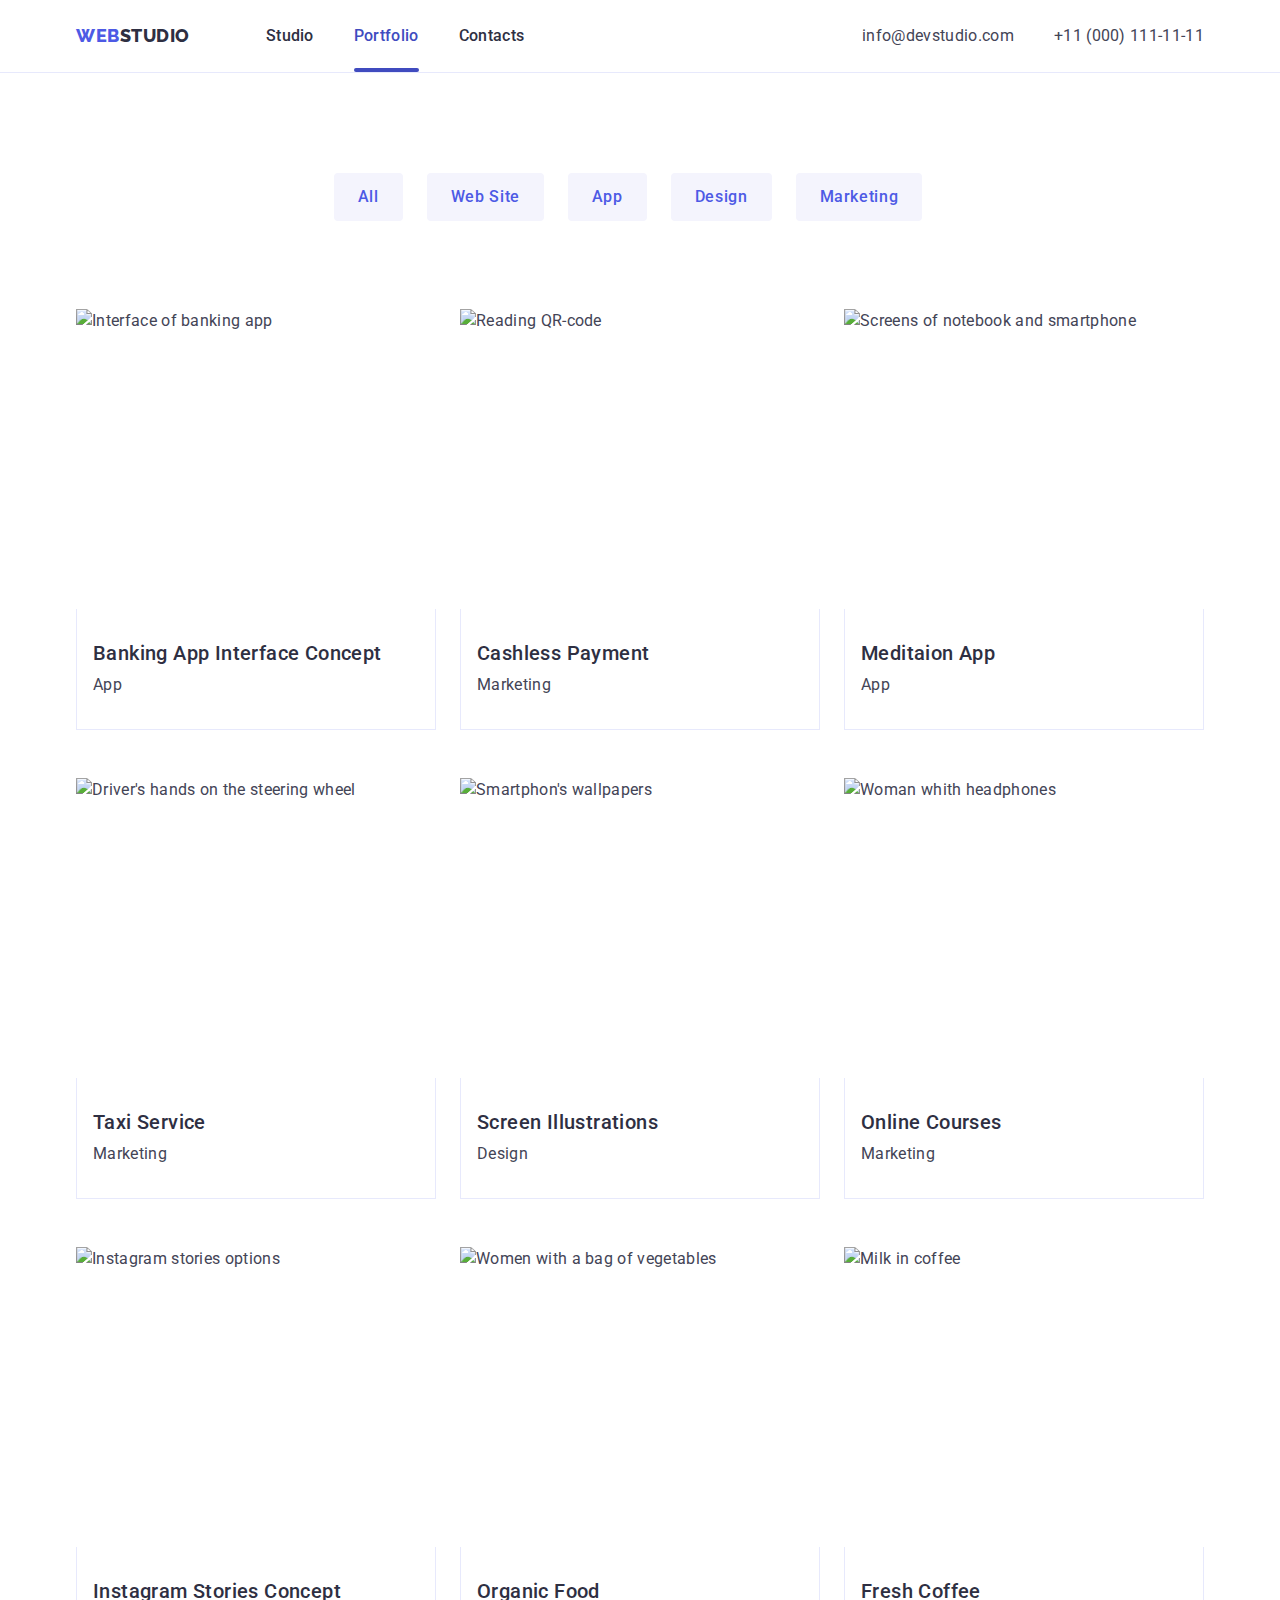
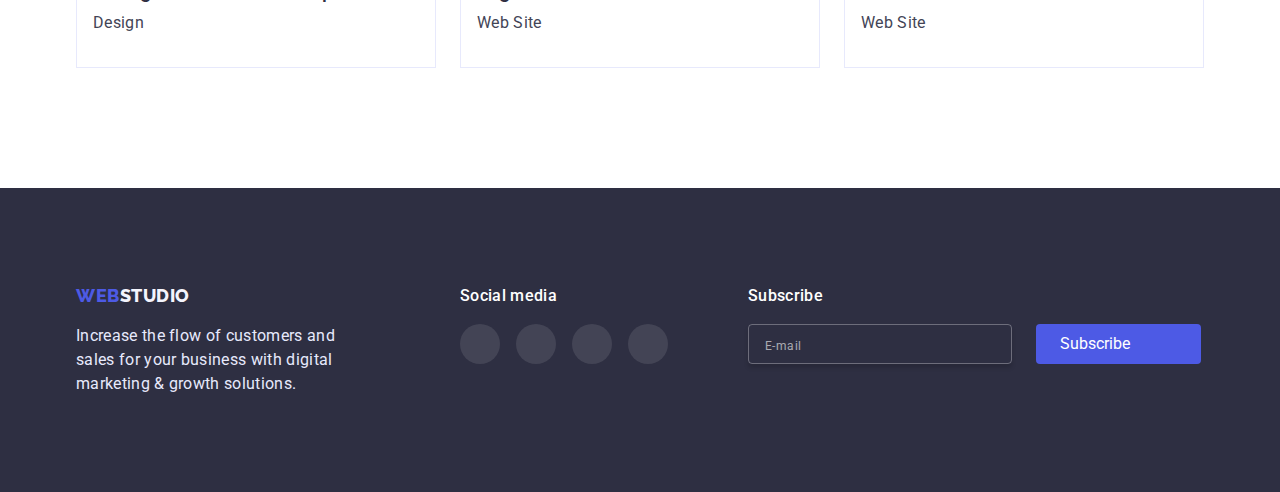
==== commit 27991136: "fix" ====
--- a/portfolio.html
+++ b/portfolio.html
@@ -24,21 +24,31 @@
 	<body>
 		<header class="page-header">
 			<div class="container head-list">
-				<nav class="head-nav">
-					<a href="./index.html" class="logo"> <span class="logo-web">Web</span>Studio</a>
-
-					<ul class="site-nav list">
-						<li class="chapter"><a href="./index.html" class="link">Studio</a></li>
-						<li class="chapter"><a href="./portfolio.html" class="link current">Portfolio</a></li>
-						<li class="chapter"><a href="" class="link">Contacts</a></li>
-					</ul>
-				</nav>
-				<address class="head-address">
-					<ul class="address-nav list">
-						<li class="chapter"><a href="mailto:info@devstudio.com" class="ping">info@devstudio.com</a></li>
-						<li class="chapter"><a href="tel:+110001111111" class="ping mobil">+11 (000) 111-11-11</a></li>
-					</ul>
-				</address>
+				<div class="mobile-header">
+					<a href="./index.html" class="logo"> <span class="logo-web">Web</span>Studio </a>
+					<button type="button" class="btn-menu-burger js-open-menu">
+						<svg class="btn-mobile" width="32" height="32" aria-label="Mobile menu switcher">
+							<use class="icon-burger" href="./images/icons.svg#menu-burger"></use>
+						</svg>
+					</button>
+				</div>
+				<div class="changeble-menu">
+					<nav class="head-nav">
+						<ul class="site-nav list">
+							<li class="chapter"><a href="./index.html" class="link">Studio</a></li>
+							<li class="chapter"><a href="./portfolio.html" class="link current">Portfolio</a></li>
+							<li class="chapter"><a href="" class="link">Contacts</a></li>
+						</ul>
+					</nav>
+				</div>
+				<div class="contact-address">
+					<address class="head-address">
+						<ul class="address-nav list">
+							<li class="chapter"><a href="mailto:info@devstudio.com" class="ping">info@devstudio.com</a></li>
+							<li class="chapter"><a href="tel:+110001111111" class="ping mobil">+11 (000) 111-11-11</a></li>
+						</ul>
+					</address>
+				</div>
 			</div>
 		</header>
 
@@ -58,7 +68,12 @@
 						<li class="chapter">
 							<a href="#" class="galary">
 								<div class="img-product">
-									<img src="./images/imagesfoto1.jpg" alt="Interface of banking app" width="360" height="300" />
+									<img
+										src="./images/banking-app-interface-oncept.jpg"
+										alt="Interface of banking app"
+										width="360"
+										height="300"
+									/>
 									<div class="card-product">
 										<p class="card-text"
 											>14 Stylish and User-Friendly App Design Concepts · Task Manager App · Calorie Tracker App ·
@@ -75,7 +90,7 @@
 						<li class="chapter">
 							<a href="#" class="galary">
 								<div class="img-product">
-									<img src="./images/imagesfoto2.jpg" alt="Reading QR-code" width="360" height="300" />
+									<img src="./images/cashless-payment.jpg" alt="Reading QR-code" width="360" height="300" />
 									<div class="card-product">
 										<p class="card-text"
 											>14 Stylish and User-Friendly App Design Concepts · Task Manager App · Calorie Tracker App ·
@@ -93,7 +108,7 @@
 							<a href="#" class="galary">
 								<div class="img-product">
 									<img
-										src="./images/imagesfoto3.jpg"
+										src="./images/meditaion-app.jpg"
 										alt="Screens of notebook and smartphone"
 										width="360"
 										height="300"
@@ -115,7 +130,7 @@
 							<a href="#" class="galary">
 								<div class="img-product">
 									<img
-										src="./images/imagesfoto4.jpg"
+										src="./images/taxi-service.jpg"
 										alt="Driver's hands on the steering wheel"
 										width="360"
 										height="300"
@@ -136,7 +151,7 @@
 						<li class="chapter">
 							<a href="#" class="galary">
 								<div class="img-product">
-									<img src="./images/imagesfoto5.jpg" alt="Smartphon's wallpapers" width="360" height="300" />
+									<img src="./images/screen-illustrations.jpg" alt="Smartphon's wallpapers" width="360" height="300" />
 									<div class="card-product">
 										<p class="card-text"
 											>14 Stylish and User-Friendly App Design Concepts · Task Manager App · Calorie Tracker App ·
@@ -153,7 +168,7 @@
 						<li class="chapter">
 							<a href="#" class="galary">
 								<div class="img-product">
-									<img src="./images/imagesfoto6.jpg" alt="Woman whith headphones" width="360" height="300" />
+									<img src="./images/online-courses.jpg" alt="Woman whith headphones" width="360" height="300" />
 									<div class="card-product">
 										<p class="card-text"
 											>14 Stylish and User-Friendly App Design Concepts · Task Manager App · Calorie Tracker App ·
@@ -170,7 +185,12 @@
 						<li class="chapter">
 							<a href="#" class="galary">
 								<div class="img-product">
-									<img src="./images/imagesfoto7.jpg" alt="Instagram stories options" width="360" height="300" />
+									<img
+										src="./images/instagram-stories-concept.jpg"
+										alt="Instagram stories options"
+										width="360"
+										height="300"
+									/>
 									<div class="card-product">
 										<p class="card-text"
 											>14 Stylish and User-Friendly App Design Concepts · Task Manager App · Calorie Tracker App ·
@@ -187,7 +207,7 @@
 						<li class="chapter">
 							<a href="#" class="galary">
 								<div class="img-product">
-									<img src="./images/imagesfoto8.jpg" alt="Women with a bag of vegetables" width="360" height="300" />
+									<img src="./images/organic-food.jpg" alt="Women with a bag of vegetables" width="360" height="300" />
 									<div class="card-product">
 										<p class="card-text"
 											>14 Stylish and User-Friendly App Design Concepts · Task Manager App · Calorie Tracker App ·
@@ -204,7 +224,7 @@
 						<li class="chapter">
 							<a href="#" class="galary">
 								<div class="img-product">
-									<img src="./images/imagesfoto9.jpg" alt="Milk in coffee" width="360" height="300" />
+									<img src="./images/fresh-coffee.jpg" alt="Milk in coffee" width="360" height="300" />
 									<div class="card-product">
 										<p class="card-text"
 											>14 Stylish and User-Friendly App Design Concepts · Task Manager App · Calorie Tracker App ·
@@ -238,28 +258,28 @@
 						<li class="social-item">
 							<a href="" class="foot-link-back">
 								<svg class="foot-link-sign" width="24px" height="24px">
-									<use href="./images/fotter.svg#icon-instagramf"></use>
+									<use href="./images/icons.svg#icon-instagram-footer"></use>
 								</svg>
 							</a>
 						</li>
 						<li class="social-item">
 							<a href="" class="foot-link-back">
 								<svg class="foot-link-sign" width="24px" height="24px">
-									<use href="./images/fotter.svg#icon-twitterf"></use>
+									<use href="./images/icons.svg#icon-twitter-footer"></use>
 								</svg>
 							</a>
 						</li>
 						<li class="social-item">
 							<a href="" class="foot-link-back">
 								<svg class="foot-link-sign" width="24px" height="24px">
-									<use href="./images/fotter.svg#icon-facebookf"></use>
+									<use href="./images/icons.svg#icon-facebook-footer"></use>
 								</svg>
 							</a>
 						</li>
 						<li class="social-item">
 							<a href="" class="foot-link-back">
 								<svg class="foot-link-sign" width="24px" height="24px">
-									<use href="./images/fotter.svg#icon-linkedinf"></use>
+									<use href="./images/icons.svg#icon-linkedin-footer"></use>
 								</svg>
 							</a>
 						</li>
@@ -275,12 +295,82 @@
 						<button type="submit" class="btn-subscribe">
 							Subscribe
 							<svg class="subscribe-icon" width="24" height="24">
-								<use href="./images/telegram2.svg#icon-icon-send-1"></use>
+								<use href="./images/icons.svg#logo-subscribe"></use>
 							</svg>
 						</button>
 					</div>
 				</form>
 			</div>
 		</footer>
+
+		<!-- Mobile menu -->
+		<div class="mobile-menu js-menu-container">
+			<!-- Mobile menu's button close -->
+			<div class="mobile-btn-close">
+				<button type="button" class="btn-menu-close js-close-menu">
+					<svg class="btn-cross" width="8" height="8" aria-label="Mobile menu switcher">
+						<use class="icon-cross" href="./images/icons.svg#close-mobile"></use>
+					</svg>
+				</button>
+			</div>
+
+			<!-- Mobile menu's navigation -->
+			<div class="mobile-navigation">
+				<nav class="mob-nav">
+					<ul class="mob-list list">
+						<li class="chapter"><a href="./index.html" class="link current">Studio</a></li>
+						<li class="chapter"><a href="./portfolio.html" class="link">Portfolio</a></li>
+						<li class="chapter"><a href="" class="link mob-menu-open">Contacts</a></li>
+					</ul>
+				</nav>
+			</div>
+
+			<!-- Mobile menu's address & social -->
+			<div class="mobile-social">
+				<address class="menu-address">
+					<ul class="address-mob list">
+						<li class="chapter">
+							<a href="mailto:info@devstudio.com" class="ping-mob">info@devstudio.com</a>
+						</li>
+						<li class="chapter">
+							<a href="tel:+110001111111" class="ping-mob mobil">+11 (000) 111-11-11</a>
+						</li>
+					</ul>
+
+					<ul class="mob-social-list">
+						<li class="chapter-social">
+							<a href="" class="mobile-link">
+								<svg class="mob-social-icon" width="24" height="24">
+									<use href="./images/icons.svg#instagram-menu"></use>
+								</svg>
+							</a>
+						</li>
+						<li class="chapter-social">
+							<a href="" class="mobile-link">
+								<svg class="mob-social-icon" width="24" height="24">
+									<use href="./images/icons.svg#twitter-menu"></use>
+								</svg>
+							</a>
+						</li>
+						<li class="chapter-social">
+							<a href="" class="mobile-link">
+								<svg class="mob-social-icon" width="24" height="24">
+									<use href="./images/icons.svg#facebook-menu"></use>
+								</svg>
+							</a>
+						</li>
+						<li class="chapter-social">
+							<a href="" class="mobile-link">
+								<svg class="mob-social-icon" width="24" height="24">
+									<use href="./images/icons.svg#linkedin-menu"></use>
+								</svg>
+							</a>
+						</li>
+					</ul>
+				</address>
+			</div>
+		</div>
+
+		<script src="./js/mobile-menu.js"></script>
 	</body>
 </html>
--- a/css/styles.css
+++ b/css/styles.css
@@ -1,68 +1,64 @@
 :root {
---primary-background-color: #ffffff;
-    --secondary-background-color: #2E2F42;
-    --hero-text-color: #ffffff;
-    --header-background-color: #E7E9FC;
-    --footer-text-color: #E7E9FC;
-    --main-text-color: #434456;
-    --title-text-color: #2e2f42;
-    --accent-color: #404BBF;
-    --logo-part-color: #4d5ae5;
-    --footer-logo-part: #F4F4FD;
-    --footer-social-hover: #31D0AA;
-    --custumer-logo-color: #8e8f99;
-    --modal-bg-color: #FCFCFC;
-    --modal-btn-color: #000000;
-    --modal-policy-color: #757575;
-    --modal-text-color: #8E8F99;
-
-    --animation-function: cubic-bezier(0.4, 0, 0.2, 1);
-    --animation-duration: 250ms;
-
-}
-
-/* body */
-
-	body {
-    margin: 0;
-    background-color: var(--primary-background-color);
-    color: var(--main-text-color);
-
- font-family: 'Roboto', sans-serif;
-    letter-spacing: 0.02em;
-    font-size: 16px;
-    line-height: 1.5;
+	--primary-background-color: #ffffff;
+	--secondary-background-color: #2e2f42;
+	--hero-text-color: #ffffff;
+	--header-background-color: #e7e9fc;
+	--footer-text-color: #e7e9fc;
+	--main-text-color: #434456;
+	--title-text-color: #2e2f42;
+	--accent-color: #404bbf;
+	--logo-part-color: #4d5ae5;
+	--footer-logo-part: #f4f4fd;
+	--footer-social-hover: #31d0aa;
+	--custumer-logo-color: #8e8f99;
+	--modal-bg-color: #fcfcfc;
+	--modal-btn-color: #000000;
+	--modal-policy-color: #757575;
+	--modal-text-color: #8e8f99;
+
+	--animation-function: cubic-bezier(0.4, 0, 0.2, 1);
+	--animation-duration: 250ms;
+}
+
+/* Body */
+
+body {
+	scroll-behavior: smooth;
+}
+
+body {
+	margin: 0;
+	padding: 0;
+	background-color: var(--primary-background-color);
+	color: var(--main-text-color);
+
+	font-family: "Roboto", sans-serif;
+	letter-spacing: 0.02em;
+	font-size: 16px;
+	line-height: 1.5;
 }
 
 .list {
-    list-style: none;
-    margin: 0;
-}
-
-
-
- ul {
+	list-style: none;
+	margin: 0;
+}
+
+ul {
 	padding: 0;
- }
-
- img {
+}
+
+img {
 	display: block;
- }
+}
 
 .container {
-	width: 100%px;
+	width: 100%;
 	margin: 0 auto;
 	padding-left: 15px;
 	padding-right: 15px;
-}
-
-/* outline: 2px solid green; */
-/* @media screen and (max-width: 320px) {
-    .container {
-        min-width: 480px;
-    }
-} */
-
+
+	/* outline: 2px solid green; */
+}
 
 .item-description {
 	margin: 0;
@@ -70,7 +66,7 @@
 
 .section-title,
 .section-item {
- color: var(--title-text-color);
+	color: var(--title-text-color);
 }
 
 .section-title {
@@ -80,18 +76,17 @@
 	font-size: 36px;
 	line-height: 1.11;
 	text-align: center;
-
 }
 
 .section-item {
 	margin-top: 0;
 	margin-right: auto;
 	margin-bottom: 8px;
-	text-align: center;
-	font-weight: 700;
-	font-size: 36px;
-	line-height: 1.11;
-	letter-spacing: 0.2em;
+
+	font-weight: 500;
+	font-size: 20px;
+	line-height: 1.2;
+	letter-spacing: 0.02em;
 }
 
 /* Visually hidden */
@@ -109,27 +104,207 @@
 	clip: rect(0 0 0 0);
 	overflow: hidden;
 }
+
 /* header */
 
 .page-header {
-border-bottom: 1px solid var(--header-background-color);
+	padding: 24px 0;
+	border-bottom: 1px solid var(--header-background-color);
 }
 
 .logo {
-	margin-right: auto;
 	color: var(--title-text-color);
 
-	font-family: 'Raleway', sans-serif;
-    font-weight: 800;
-    font-size: 18px;
-    line-height: 1.33;
-    letter-spacing: 0.03em;
-    text-transform: uppercase;
-    text-decoration-line: none;
+	font-family: "Raleway", sans-serif;
+	font-weight: 800;
+	font-size: 18px;
+	line-height: 1.33;
+	letter-spacing: 0.03em;
+	text-transform: uppercase;
+	text-decoration-line: none;
 }
 
 .logo-web {
-color: var(--logo-part-color);
+	color: var(--logo-part-color);
+}
+
+.btn-menu-burger {
+	display: inline-flex;
+	margin: 0;
+	padding: 0;
+	background-color: transparent;
+	border: none;
+}
+
+.btn-menu-burger .btn-mobile:focus,
+.btn-menu-burger .btn-mobile:hover {
+	fill: var(--accent-color);
+}
+
+/* Mobile menu */
+
+.mobile-menu {
+	position: fixed;
+
+	/* transform: translateY(-100%); */
+	transform: scaleY(0);
+	transition: transform 800ms var(--animation-function);
+
+	z-index: 666;
+	/* opacity: 0; */
+	/* visibility: hidden; */
+	pointer-events: none;
+	transform-origin: bottom;
+
+	display: flex;
+	flex-direction: column;
+	top: 0;
+	left: 0;
+	width: 100vw;
+	height: 100vh;
+	padding-top: 80px;
+	padding-left: 40px;
+	padding-bottom: 40px;
+	background-color: var(--hero-text-color);
+	box-shadow: 0px 2px 1px rgba(46, 47, 66, 0.08), 0px 1px 1px rgba(46, 47, 66, 0.16), 0px 1px 6px rgba(46, 47, 66, 0.08);
+}
+
+.mobile-menu.is-open {
+	/* transform: translateY(0); */
+	transform: scaleY(1);
+	transform-origin: top;
+
+	transition: transform 800ms var(--animation-function);
+	/* opacity 1ms var(--animation-function) 999ms, */
+	/* visibility 1ms var(--animation-function) 999ms; */
+
+	/* opacity: 1; */
+	/* visibility: visible; */
+	pointer-events: all;
+}
+
+.mobile-menu.is-open .link.mob-menu-open {
+	color: var(--accent-color);
+}
+
+.mobile-menu .mobile-social {
+	margin-top: auto;
+}
+
+.btn-menu-close {
+	position: absolute;
+	top: 24px;
+	right: 24px;
+	display: inline-flex;
+	align-items: center;
+	justify-content: center;
+	width: 24px;
+	height: 24px;
+	border: 1px solid rgba(0, 0, 0, 0.1);
+	border-radius: 50%;
+	background-color: var(--header-background-color);
+}
+
+.btn-menu-close:focus,
+.btn-menu-close:hover {
+	background-color: var(--accent-color);
+	fill: var(--hero-text-color);
+}
+
+.mob-nav .link {
+	transition: color var(--animation-duration) var(--animation-function);
+
+	display: block;
+
+	color: var(--title-text-color);
+
+	font-weight: 700;
+	font-size: 36px;
+	line-height: 1.11;
+	letter-spacing: 0.02em;
+	text-decoration-line: none;
+}
+
+.mob-nav .link:hover,
+.mob-nav .link:focus {
+	color: var(--accent-color);
+}
+
+.address-mob {
+	display: flex;
+	flex-direction: column-reverse;
+}
+
+.address-mob .ping-mob {
+	display: block;
+}
+
+.address-mob .ping-mob:hover,
+.address-mob .ping-mob:focus {
+	color: var(--accent-color);
+}
+
+.ping-mob {
+	transition: color var(--animation-duration) var(--animation-function);
+
+	color: var(--main-text-color);
+
+	font-style: normal;
+	font-weight: 500;
+	font-size: 20px;
+	line-height: 1.2;
+	letter-spacing: 0.02em;
+
+	/* margin-bottom: 48px; */
+	text-decoration-line: none;
+}
+
+.ping-mob.mobil {
+	font-weight: 700;
+	font-size: 36px;
+	line-height: 1.11;
+	letter-spacing: 0.02em;
+
+	/* margin-bottom: 40px; */
+	color: var(--logo-part-color);
+}
+
+.menu-address {
+	margin-top: auto;
+}
+
+/* Mobile menu's social */
+
+.mob-social-list {
+	display: flex;
+	margin: 0;
+	padding: 0;
+}
+
+.chapter-social {
+	list-style: none;
+	width: 40px;
+	height: 40px;
+}
+
+.chapter-social:not(:last-child) {
+	margin-right: 56px;
+}
+
+.chapter-social .mobile-link {
+	display: flex;
+	align-items: center;
+	justify-content: center;
+	width: 100%;
+	height: 100%;
+	border-radius: 50%;
+	border: none;
+	background-color: var(--logo-part-color);
+}
+
+.chapter-social .mobile-link:focus,
+.chapter-social .mobile-link:hover {
+	background-color: var(--accent-color);
 }
 
 /* main hero */
@@ -138,10 +313,12 @@
 	padding-top: 112px;
 	padding-bottom: 112px;
 	max-width: 428px;
+	/* width: 100%; */
 	height: 432px;
 	margin-left: auto;
 	margin-right: auto;
-
+	background-image: linear-gradient(to right, rgba(46, 47, 66, 0.7), rgba(46, 47, 66, 0.7)),
+		url(../images/people-office1.jpg);
 	background-color: var(--secondary-background-color);
 	background-repeat: no-repeat;
 	background-position: center;
@@ -157,7 +334,7 @@
 	text-align: center;
 
 	color: var(--hero-text-color);
-	width: 320px;
+	max-width: 320px;
 
 	font-weight: 700;
 	font-size: 36px;
@@ -188,9 +365,8 @@
 
 .push:hover,
 .push:focus {
-background-color: var(--accent-color);
-}
-
+	background-color: var(--accent-color);
+}
 
 /* Modal */
 
@@ -202,64 +378,60 @@
 	right: 0;
 	bottom: 0;
 	background: rgba(46, 47, 66, 0.4);
+
 	opacity: 1;
-}
-
-
-
+	overflow-y: scroll;
+}
 
 .backdrop.is-hidden {
 	opacity: 0;
 	pointer-events: none;
-	/* visibility */
 }
 
 .backdrop.is-hidden .modal {
-    transform: translate(-50%, -50%) rotate(180deg) scale(0.2, 0.2);
-    opacity: 0;
+	transform: translate(-50%, -50%) rotate(180deg) scale(0.2, 0.2);
+	opacity: 0;
 }
 
 .modal {
-    position: absolute;
-    top: 50%;
-    left: 50%;
-    transform: translate(-50%, -50%) rotate(0) scale(1, 1);
-    transition: transform 800ms var(--animation-function),
-        box-shadow var(--animation-duration) var(--animation-function),
-        opacity 250ms var(--animation-function);
-    opacity: 1;
-
-    width: 392px;
-    height: 586px;
-    padding: 72px 24px 24px;
-    background-color: var(--modal-bg-color);
-    box-shadow: 0px 1px 1px rgba(0, 0, 0, 0.14), 0px 1px 3px rgba(0, 0, 0, 0.12), 0px 2px 1px rgba(0, 0, 0, 0.2);
-    border-radius: 4px;
+	position: absolute;
+	top: 50%;
+	left: 50%;
+	transform: translate(-50%, -50%) rotate(0) scale(1, 1);
+	transition: transform 800ms var(--animation-function), box-shadow var(--animation-duration) var(--animation-function),
+		opacity 250ms var(--animation-function);
+	opacity: 1;
+
+	width: 392px;
+	min-height: 586px;
+	padding: 72px 24px 24px;
+	background-color: var(--modal-bg-color);
+	box-shadow: 0px 1px 1px rgba(0, 0, 0, 0.14), 0px 1px 3px rgba(0, 0, 0, 0.12), 0px 2px 1px rgba(0, 0, 0, 0.2);
+	border-radius: 4px;
 }
 
 .modal-close {
-    position: absolute;
-    transition: background-color var(--animation-duration) var(--animation-function);
-
-	display: flex;
-    top: 24px;
-    right: 24px;
-    align-items: center;
-    justify-content: center;
+	position: absolute;
+	transition: background-color var(--animation-duration) var(--animation-function);
+
+	display: flex;
+	top: 24px;
+	right: 24px;
+	align-items: center;
+	justify-content: center;
 
 	cursor: pointer;
-    width: 24px;
-    height: 24px;
-    border-radius: 50%;
-    border: 1px solid rgba(0, 0, 0, 0.1);
-    background-color: var(--header-background-color);
+	width: 24px;
+	height: 24px;
+	border-radius: 50%;
+	border: 1px solid rgba(0, 0, 0, 0.1);
+	background-color: var(--header-background-color);
 }
 
 .btn-modal {
 	transition: fill var(--animation-duration) var(--animation-function);
 	fill: currentColor;
 }
-
 
 .modal-close:hover,
 .modal-close:focus {
@@ -275,135 +447,134 @@
 /* Modal input */
 
 form {
-    display: flex;
-    flex-direction: column;
+	display: flex;
+	flex-direction: column;
 }
 
 .modal-topic {
-    margin: 0 0 16px;
-    font-weight: 500;
-    text-align: center;
+	margin: 0 0 16px;
+	font-weight: 500;
+	text-align: center;
 }
 
 .modal-item {
-    position: relative;
-    margin-bottom: 8px;
+	position: relative;
+	margin-bottom: 8px;
 }
 
 .modal-item.comment {
-    margin-bottom: 16px;
+	margin-bottom: 16px;
 }
 
 .input-name {
-    display: block; 
-
-  font-weight: 400;
-    font-size: 12px;
-    line-height: 1.17;
-    letter-spacing: 0.01em;
-    color: var(--modal-text-color);
+	display: block;
+
+	font-weight: 400;
+	font-size: 12px;
+	line-height: 1.17;
+	letter-spacing: 0.01em;
+	color: var(--modal-text-color);
+
 	margin-bottom: 4px;
-
-}
- 
+}
+
 .modal-item input {
-	transition:
-        border var(--animation-duration) var(--animation-function),
-        fill var(--animation-duration) var(--animation-function);
-
-     width: 100%;
-    min-height: 40px;
-    padding: 8px 16px;
-    padding-left: 38px;
-    margin: 0;
+	transition: border var(--animation-duration) var(--animation-function),
+		fill var(--animation-duration) var(--animation-function);
+
+	width: 100%;
+	min-height: 40px;
+	padding: 8px 16px;
+	padding-left: 38px;
+	margin: 0;
 
 	font-weight: 400;
-    font-size: 12px;
-    line-height: 16px;
-    letter-spacing: 0.04em;
-
-	    border: 1px solid rgba(33, 33, 33, 0.2);
-    border-radius: 4px;
+	font-size: 12px;
+	line-height: 16px;
+	letter-spacing: 0.04em;
+
+	border: 1px solid rgba(33, 33, 33, 0.2);
+	border-radius: 4px;
 }
 
 .modal-item input:focus,
 textarea:focus {
-    outline: none;
-    border: 1px solid var(--accent-color);
-}
-
-.modal-item input:focus+.person-input>.input-icon {
-    fill: var(--accent-color);
+	outline: none;
+	border: 1px solid var(--accent-color);
+}
+
+.modal-item input:focus + .person-input > .input-icon {
+	fill: var(--accent-color);
 }
 
 .person-input {
-    width: 18px;
-    height: 24px;
-    position: absolute;
-    bottom: 8px;
-    left: 16px;
-}
-
-
+	width: 18px;
+	height: 24px;
+	position: absolute;
+	bottom: 8px;
+	left: 16px;
+}
 
 .modal-policy {
-    font-weight: 400;
-    font-size: 12px;
-    line-height: 1.33;
-    letter-spacing: 0.04em;
-
-	 margin-bottom: 24px;
-    color: var(--modal-policy-color);
-}
-
-.checkbox:checked+.logo-check {
-    background-color: var(--accent-color);
-    border-color: var(--accent-color);
-}
-
-.checkbox:checked+.logo-check .check {
-    fill: var(--footer-logo-part);
+	font-weight: 400;
+	font-size: 12px;
+	line-height: 1.33;
+	letter-spacing: 0.04em;
+
+	margin-bottom: 24px;
+	color: var(--modal-policy-color);
+}
+
+.checkbox:checked + .logo-check {
+	background-color: var(--accent-color);
+	border-color: var(--accent-color);
+}
+
+.checkbox:checked + .logo-check .check {
+	fill: var(--footer-logo-part);
 }
 
 textarea {
-    transition: border var(--animation-duration) var(--animation-function);
-	 resize: none;
-    width: 100%;
-    min-height: 120px;
-    padding: 8px 16px;
-    border: 1px solid rgba(33, 33, 33, 0.2);
-    border-radius: 4px;
+	transition: border var(--animation-duration) var(--animation-function);
+
+	resize: none;
+	width: 100%;
+	min-height: 120px;
+	padding: 8px 16px;
+	border: 1px solid rgba(33, 33, 33, 0.2);
+	border-radius: 4px;
 }
 
 ::placeholder {
-    font-weight: 400;
-    font-size: 12px;
-    line-height: 16px;
-    letter-spacing: 0.04em;
-     color: rgba(117, 117, 117, 0.5);
-
-}
-
+	font-weight: 400;
+	font-size: 12px;
+	line-height: 16px;
+	letter-spacing: 0.04em;
+
+	color: rgba(117, 117, 117, 0.5);
+}
 
 .checkbox {
-    -webkit-appearance: none;
-    -moz-appearance: none;
-    appearance: none;
-   position: absolute;
+	-webkit-appearance: none;
+	-moz-appearance: none;
+	appearance: none;
+
+	position: absolute;
 }
 
 .logo-check {
-    transition:
-        background-color var(--animation-duration) var(--animation-function),
-        border-color var(--animation-duration) var(--animation-function),
-        fill var(--animation-duration) var(--animation-function);
-    display: inline-block;
-    text-align: center;
-width: 16px;
-    height: 16px;
-    border: 1.25px solid var(--secondary-background-color);
-    border-radius: 2px;
-    margin-right: 8px;
+	transition: background-color var(--animation-duration) var(--animation-function),
+		border-color var(--animation-duration) var(--animation-function),
+		fill var(--animation-duration) var(--animation-function);
+	display: inline-flex;
+	align-items: center;
+	justify-content: center;
+
+	width: 16px;
+	height: 16px;
+	border: 1.25px solid var(--secondary-background-color);
+	border-radius: 2px;
+	margin-right: 8px;
 }
 
 .check {
@@ -411,29 +582,29 @@
 }
 
 .btn-send {
-    transition: background-color var(--animation-duration) var(--animation-function);
-
-    display: inline-block;
-    min-width: 169px;
-    height: 56px;
-    margin: 0 auto 0 auto;
-    padding: 16px 32px;
-    font-family: inherit;
-    font-weight: 500;
-    font-size: 16px;
-    line-height: 1.5;
-    text-align: center;
-    cursor: pointer;
-    background-color: var(--logo-part-color);
-    box-shadow: 0px 4px 4px rgba(0, 0, 0, 0.15);
-    border-radius: 4px;
-    border: none;
-    color: #ffffff;
+	transition: background-color var(--animation-duration) var(--animation-function);
+
+	display: inline-block;
+	min-width: 169px;
+	height: 56px;
+	margin: 0 auto 0 auto;
+	padding: 16px 32px;
+	font-family: inherit;
+	font-weight: 500;
+	font-size: 16px;
+	line-height: 1.5;
+	text-align: center;
+	cursor: pointer;
+	background-color: var(--logo-part-color);
+	box-shadow: 0px 4px 4px rgba(0, 0, 0, 0.15);
+	border-radius: 4px;
+	border: none;
+	color: #ffffff;
 }
 
 .btn-send:hover,
 .btn-send:focus {
-    background-color: var(--accent-color);
+	background-color: var(--accent-color);
 }
 
 /* Advantages */
@@ -441,360 +612,389 @@
 .section.odds {
 	padding-top: 96px;
 	padding-bottom: 96px;
-
-}
-
-.skill:not(:last-child) {
-    margin-bottom: 72px;
 }
 
 /* Works */
 
 .section.work {
-    display: none;
+	padding-bottom: 120px;
+}
+
+.work-nav.list {
+	display: flex;
+}
+
+.work-nav .chapter:not(:last-child) {
+	margin-right: 24px;
+}
+
+/* .work-nav .chapter + .chapter {
+    margin-left: 24px;
+    } */
+
+.section.work {
+	display: none;
 }
 
 /* Team */
 
 .section.tint {
-    padding: 96px 0;
-    margin-left: auto;
-    margin-right: auto;
+	padding: 96px 0;
+	margin-left: auto;
+	margin-right: auto;
 }
 
 .tint {
-    background-color: var(--header-background-color);
+	background-color: var(--header-background-color);
 }
 
 .team-nav .chapter {
-    background-color: var(--primary-background-color);
-    box-shadow: 0px 1px 6px rgba(46, 47, 66, 0.08), 0px 1px 1px rgba(46, 47, 66, 0.16), 0px 2px 1px rgba(46, 47, 66, 0.08);
-    border-radius: 0 0 4px 4px;
-
-    width: 264px;
-    margin-left: auto;
-    margin-right: auto;
-    margin-bottom: 72px;
+	background-color: var(--primary-background-color);
+	box-shadow: 0px 1px 6px rgba(46, 47, 66, 0.08), 0px 1px 1px rgba(46, 47, 66, 0.16), 0px 2px 1px rgba(46, 47, 66, 0.08);
+	border-radius: 0 0 4px 4px;
+
+	width: 264px;
 }
 
 .team-name {
-    padding: 32px 16px;
-    text-align: center;
+	padding: 32px 16px;
+	text-align: center;
 }
 
 .team-name .item-description {
-    margin-bottom: 8px;
+	margin-bottom: 8px;
 }
 
 .team-link {
-    display: flex;
-    list-style: none;
+	display: flex;
+	list-style: none;
 }
 
 .team-social:not(:last-child) {
-    margin-right: 24px;
+	margin-right: 24px;
 }
 
 .btn-social {
-    transition: background-color var(--animation-duration) var(--animation-function);
-
-    display: flex;
-    justify-content: center;
-    align-items: center;
-    width: 40px;
-    height: 40px;
-    background-color: var(--logo-part-color);
-    border-radius: 50%;
+	transition: background-color var(--animation-duration) var(--animation-function);
+
+	display: flex;
+	justify-content: center;
+	align-items: center;
+	width: 40px;
+	height: 40px;
+	background-color: var(--logo-part-color);
+	border-radius: 50%;
 }
 
 .btn-social:hover,
 .btn-social:focus {
-    background-color: var(--accent-color);
+	background-color: var(--accent-color);
 }
 
 .icon-team-social {
-    width: 16px;
-    height: 16px;
-    fill: var(--footer-logo-part);
+	width: 16px;
+	height: 16px;
+	fill: var(--footer-logo-part);
 }
 
 /* Customers */
 
 .section.customers {
-    padding: 96px 0;
+	padding: 96px 0;
 }
 
 .clients-list {
-    display: flex;
-    flex-wrap: wrap;
-    list-style: none;
-    margin: 0;
+	display: flex;
+	flex-wrap: wrap;
+	list-style: none;
+	margin: 0;
 }
 
 .client-page {
-    transition: border var(--animation-duration) var(--animation-function);
-
-    display: flex;
-    justify-content: center;
-    align-items: center;
-
-    width: 190px;
-    height: 88px;
-    border: 1px solid var(--custumer-logo-color);
-    border-radius: 4px;
+	transition: border var(--animation-duration) var(--animation-function);
+
+	display: flex;
+	justify-content: center;
+	align-items: center;
+
+	width: 100%;
+	height: 100%;
+	border: 1px solid var(--custumer-logo-color);
+	border-radius: 4px;
 }
 
 .client {
-    margin-right: 16px;
-    margin-bottom: 72px;
-    width: calc((100% - 16px)/2);
-}
-
-.client:nth-child(2n) {
-    margin-right: 0;
-}
-
-.client:nth-last-child(-n+2) {
-    margin-bottom: 0;
+	margin-right: 16px;
+	margin-bottom: 72px;
+	width: calc((100% - 16px) / 2);
+	height: 88px;
 }
 
 .client-icon {
-    transition: fill var(--animation-duration) var(--animation-function);
-    fill: var(--custumer-logo-color);
+	transition: fill var(--animation-duration) var(--animation-function);
+	fill: var(--custumer-logo-color);
 }
 
 .client-page:hover,
 .client-page:focus {
-    border: 1px solid var(--accent-color);
+	border: 1px solid var(--accent-color);
 }
 
 .client-page:hover .client-icon,
 .client-page:focus .client-icon {
-    fill: var(--accent-color);
+	fill: var(--accent-color);
 }
 
 /* footer */
 
 footer {
-    background-color: var(--secondary-background-color);
-    color: var(--footer-text-color);
+	background-color: var(--secondary-background-color);
+	color: var(--footer-text-color);
 }
 
 .section.foot {
-    /* max-width: 1440px; */
-    margin-left: auto;
-    margin-right: auto;
-    padding-top: 96px;
-    padding-bottom: 96px;
+	margin-left: auto;
+	margin-right: auto;
+	padding-top: 96px;
+	padding-bottom: 96px;
 }
 
 .foot-logo-end {
-    margin: 0 auto 72px;
+	margin: 0 auto 72px;
 }
 
 .foot-part {
-    color: var(--footer-logo-part);
+	color: var(--footer-logo-part);
 }
 
 .foot .item-description {
-    width: 264px;
+	max-width: 264px;
 }
 
 .logo.foot-part {
-    display: block;
-    margin-bottom: 16px;
-    text-align: center;
+	display: block;
+	margin-bottom: 16px;
+	text-align: center;
 }
 
 .media {
-    margin: 0 auto 16px;
-    font-weight: 500;
-    font-size: 16px;
-    line-height: 1.5;
-    letter-spacing: 0.02em;
-
-    color: var(--hero-text-color);
+	margin: 0 auto 16px;
+	font-weight: 500;
+	font-size: 16px;
+	line-height: 1.5;
+	letter-spacing: 0.02em;
+
+	color: var(--hero-text-color);
 }
 
 .social-list {
-    display: flex;
-    margin: 0;
-    text-align: center;
-    list-style: none;
+	display: flex;
+	margin: 0;
+	text-align: center;
+	list-style: none;
 }
 
 .social-item:not(:last-child) {
-    margin-right: 16px;
+	margin-right: 16px;
 }
 
 .foot-link-back {
-    transition: background-color var(--animation-duration) var(--animation-function);
-
-    display: flex;
-    justify-content: center;
-    align-items: center;
-    border-radius: 50%;
-    width: 40px;
-    height: 40px;
-    background-color: rgba(255, 255, 255, 0.1);
+	transition: background-color var(--animation-duration) var(--animation-function);
+
+	display: flex;
+	justify-content: center;
+	align-items: center;
+	border-radius: 50%;
+	width: 40px;
+	height: 40px;
+	background-color: rgba(255, 255, 255, 0.1);
 }
 
 .foot-link-back:hover,
 .foot-link-back:focus {
-    background-color: var(--footer-social-hover);
+	background-color: var(--footer-social-hover);
 }
 
 .foot-info {
-    display: flex;
-    flex-direction: column;
+	display: flex;
 }
 
 .foot-social-links {
-    margin-left: auto;
-    margin-right: auto;
-    margin-bottom: 72px;
+	margin-left: auto;
+	margin-right: auto;
+	margin-bottom: 72px;
 }
 
 .foot-social-links .media {
-    text-align: center;
+	text-align: center;
 }
 
 .subscribe-field {
-    display: flex;
-    flex-direction: column;
-}
-
-.subscribe-label {
-    margin-bottom: 16px;
+	display: flex;
 }
 
 .subscribe-label input {
-    transition: border var(--animation-duration) var(--animation-function);
-
-    width: 100%;
-    height: 40px;
-    padding: 8px 16px;
-    border: 1px solid rgba(255, 255, 255, 0.3);
-    box-shadow: 0px 4px 4px rgba(0, 0, 0, 0.15);
-    border-radius: 4px;
-    background-color: transparent;
-    color: var(--footer-logo-part);
+	transition: border var(--animation-duration) var(--animation-function);
+
+	width: 100%;
+	height: 40px;
+	padding: 8px 16px;
+	border: 1px solid rgba(255, 255, 255, 0.3);
+	box-shadow: 0px 4px 4px rgba(0, 0, 0, 0.15);
+	border-radius: 4px;
+	background-color: transparent;
+	color: var(--footer-logo-part);
 }
 
 .subscribe-label input:focus {
-    outline: none;
-    border: 1px solid var(--accent-color);
+	outline: none;
+	border: 1px solid var(--accent-color);
 }
 
 .subscribe-input::placeholder {
-    font-size: 12px;
-    line-height: 2;
-    letter-spacing: 0.04em;
-
-    color: rgba(255, 255, 255, 0.6);
+	font-size: 12px;
+	line-height: 2;
+	letter-spacing: 0.04em;
+
+	color: rgba(255, 255, 255, 0.6);
 }
 
 .btn-subscribe {
-    display: flex;
-    padding: 8px 24px;
-    min-width: 165px;
-    height: 40px;
-    margin-left: auto;
-    margin-right: auto;
-    color: var(--hero-text-color);
-    background-color: var(--logo-part-color);
-    border: transparent;
-    border-radius: 4px;
-    align-items: center;
-    justify-content: space-between;
-    cursor: pointer;
+	display: flex;
+	padding: 8px 24px;
+	min-width: 165px;
+	height: 40px;
+	margin-left: auto;
+	margin-right: auto;
+	color: var(--hero-text-color);
+	background-color: var(--logo-part-color);
+	border: transparent;
+	border-radius: 4px;
+	align-items: center;
+	justify-content: space-between;
+	cursor: pointer;
 }
 
 .btn-subscribe:hover,
 .btn-subscribe:focus {
-    background-color: var(--accent-color);
+	background-color: var(--accent-color);
 }
 
 /* Portfolio */
 
 .section.options {
-    padding: 48px 0;
+	padding: 48px 0 0;
 }
 
 /* Portfolio's buttons */
 
 .btn-list {
-    margin-bottom: 48px;
+	margin-bottom: 48px;
 }
 
 .btn-push {
-    transition:
-    background-color var(--animation-duration) var(--animation-function),
-    color var(--animation-duration) var(--animation-function),
-    box-shadow var(--animation-duration) var(--animation-function);
-
-    border-radius: 4px;
-    padding: 12px 24px;
-    min-width: 69px;
-    border: transparent;
-
-    background-color: var(--footer-logo-part);
-    color: var(--logo-part-color);
-    cursor: pointer;
-
-    font-family: inherit;
-    font-weight: 500;
-    font-size: 16px;
-    line-height: 1.5;
-    text-align: center;
-    letter-spacing: 0.04em;
+	transition: background-color var(--animation-duration) var(--animation-function),
+		color var(--animation-duration) var(--animation-function),
+		box-shadow var(--animation-duration) var(--animation-function);
+
+	border-radius: 4px;
+	padding: 12px 24px;
+	min-width: 69px;
+	border: transparent;
+
+	background-color: var(--footer-logo-part);
+	color: var(--logo-part-color);
+	cursor: pointer;
+
+	font-family: inherit;
+	font-weight: 500;
+	font-size: 16px;
+	line-height: 1.5;
+	text-align: center;
+	letter-spacing: 0.04em;
 }
 
 .btn-push:hover,
 .btn-push:focus {
-    background-color: var(--accent-color);
-    color: var(--hero-text-color);
-    box-shadow: 0px 3px 1px rgba(0, 0, 0, 0.1), 0px 2px 1px rgba(0, 0, 0, 0.08), 0px 2px 2px rgba(0, 0, 0, 0.12);
+	background-color: var(--accent-color);
+	color: var(--hero-text-color);
+	box-shadow: 0px 3px 1px rgba(0, 0, 0, 0.1), 0px 2px 1px rgba(0, 0, 0, 0.08), 0px 2px 2px rgba(0, 0, 0, 0.12);
 }
 
 .btn-list.list {
-    display: flex;
-    flex-wrap: wrap;
-    justify-content: flex-start;
+	display: flex;
+	flex-wrap: wrap;
+	justify-content: flex-start;
 }
 
 .btn-list .chapter {
-    margin-right: 24px;
-    margin-bottom: 16px;
-}
-
-.btn-list .chapter:nth-last-child(-n+2) {
-    margin-bottom: 0;
-}
-
-@media screen and (max-width: 320px) {
-    .modal {
-        width: calc(100% - (15px * 2));
-    }
-}
-
-@media screen and (min-width: 480px) {
-    .container {
-        width: 428px;
-    }
-
-@media screen and (min-width: 768px) {
-    .container {
-        width: 768px;
-    }
-
-@media screen and (min-width: 1200px) {
-    .container {
-        width: 1200px;
-    }
-}
-
-/* .logo,
-.chapter {
-  outline: 1px solid red;
-} */+	margin-right: 24px;
+	margin-bottom: 16px;
+}
+
+.btn-list .chapter:nth-last-child(-n + 2) {
+	margin-bottom: 0;
+}
+
+/* Portfolio's cards */
+
+.card-name {
+	padding: 32px 16px;
+	margin: 0;
+
+	border: 1px solid var(--header-background-color);
+	border-top: none;
+}
+
+.card-name .section-item {
+	text-align: start;
+}
+
+.card-product {
+	display: none;
+}
+
+/* Portfolio's galary */
+
+.galary {
+	transition: box-shadow var(--animation-duration) var(--animation-function);
+	display: block;
+	color: var(--main-text-color);
+
+	text-decoration-line: none;
+}
+
+.chapter .galary:hover,
+.chapter .galary:focus {
+	box-shadow: 0px 1px 6px rgba(46, 47, 66, 0.08), 0px 1px 1px rgba(46, 47, 66, 0.16), 0px 2px 1px rgba(46, 47, 66, 0.08);
+}
+
+.card-text {
+	margin-top: 0;
+	margin-bottom: auto;
+}
+
+.img-product {
+	position: relative;
+	overflow: hidden;
+}
+
+.chapter .galary:hover .card-product,
+.chapter .galary:focus .card-product {
+	transform: translateY(0);
+}
+
+.card-product {
+	position: absolute;
+	top: 0;
+	left: 0;
+	transform: translateY(100%);
+	transition: transform var(--animation-duration) var(--animation-function);
+
+	width: 360px;
+	height: 300px;
+	padding: 40px 32px;
+
+	background-color: rgba(77, 90, 229, 0.8);
+	color: var(--footer-logo-part);
+}
--- a/css/mobile.css
+++ b/css/mobile.css
@@ -1,6 +1,24 @@
 @media screen and (max-width: 479px) {
 	.modal {
 		width: calc(100% - (15px * 2));
+	}
+
+	.ping-mob.mobil {
+		font-size: 26px;
+	}
+
+	.modal-policy {
+		font-size: 8px;
+		letter-spacing: 0.02em;
+	}
+
+	.chapter-social:not(:last-child) {
+		margin-right: 28px;
+	}
+
+	/* Added after checking by mentor */
+	.container {
+		max-width: 428px;
 	}
 }
 
@@ -8,49 +26,111 @@
 	.container {
 		width: 428px;
 	}
+}
 
-	.container.head-list {
-		/* padding: 0 0 40px 40px; */
+@media screen and (max-width: 767px) {
+	.changeble-menu,
+	.contact-address {
+		display: none;
 	}
 
-	.site-nav .link {
-		font-weight: 700;
-		font-size: 36px;
-		line-height: 1.11;
-		letter-spacing: 0.02em;
+	.mob-list .chapter:not(:last-child) {
+		margin-bottom: 40px;
 	}
 
-	.address-nav {
+	.mobile-header {
 		display: flex;
-		flex-direction: column-reverse;
+		align-items: center;
+		justify-content: space-between;
 	}
 
-	.address-nav .ping {
-		display: block;
+	/* Mobile menu */
+
+	.chapter.menu-mail {
+		margin-bottom: 48px;
 	}
 
-	.ping {
-		font-weight: 500;
-		font-size: 20px;
-		line-height: 1.2;
-		letter-spacing: 0.02em;
-
-		margin-bottom: 48px;
-		color: var(--main-text-color);
+	.chapter.menu-tel {
+		margin-bottom: 40px;
 	}
 
-	.ping.mobil {
-		font-weight: 700;
-		font-size: 36px;
-		line-height: 40px;
-		letter-spacing: 0.02em;
+	/* Team */
 
-		margin-bottom: 40px;
-		color: var(--logo-part-color);
+	.team-nav .chapter:not(:last-child) {
+		margin-bottom: 72px;
 	}
 
-	.section.work {
-		display: none;
+	.team-nav .chapter {
+		margin-left: auto;
+		margin-right: auto;
+	}
+
+	/* Customers */
+
+	.client:nth-child(2n) {
+		margin-right: 0;
+	}
+
+	.client:nth-last-child(-n + 2) {
+		margin-bottom: 0;
+	}
+
+	/* Footer */
+
+	.foot-info {
+		flex-direction: column;
+	}
+
+	.subscribe-label {
+		margin-bottom: 16px;
+	}
+
+	.subscribe-field {
+		flex-direction: column;
+	}
+
+	/* Portfolio */
+
+	.img-product img {
+		width: 100%;
+		height: 280px;
+	}
+
+	.cards-nav .chapter {
+		margin: 0 0 48px;
+		width: 100%;
+	}
+
+	/* Background image */
+
+	@media (min-device-pixel-ratio: 1),
+		(-webkit-min-device-pixel-ratio: 1),
+		(-o-min-device-pixel-ratio: 1/1),
+		(min-resolution: 96dpi),
+		(min-resolution: 1dppx) {
+		.section.hero {
+			background-image: linear-gradient(to right, rgba(46, 47, 66, 0.7), rgba(46, 47, 66, 0.7)),
+				url(../images/hero-mobile-1x.jpg);
+			background-color: var(--secondary-background-color);
+		}
+	}
+
+	@media (min-device-pixel-ratio: 2),
+		(-webkit-min-device-pixel-ratio: 2),
+		(-o-min-device-pixel-ratio: 2/1),
+		(min-resolution: 192dpi),
+		(min-resolution: 2dppx) {
+		.section.hero {
+			background-image: linear-gradient(to right, rgba(46, 47, 66, 0.7), rgba(46, 47, 66, 0.7)),
+				url(../images/hero-mobile-2x.jpg);
+			background-color: var(--secondary-background-color);
+		}
+	}
+}
+
+@media screen and (max-width: 1199px) {
+	.skill:not(:last-child) {
+		margin-bottom: 72px;
 	}
 
 	.advantages .section-item {
@@ -58,13 +138,6 @@
 		font-size: 36px;
 		line-height: 1.11;
 		letter-spacing: 0.02em;
-	}
-
-	.card-name .section-item {
-		text-align: start;
-	}
-
-	.card-product {
-		display: none;
+		text-align: center;
 	}
 }
--- a/css/tablet.css
+++ b/css/tablet.css
@@ -3,7 +3,341 @@
 		width: 768px;
 	}
 
-	.section.work {
+	.page-header {
+		padding-top: 0;
+		padding-bottom: 0;
+	}
+
+	/* Header */
+
+	.btn-menu-burger {
 		display: none;
 	}
+
+	.changeble-menu {
+		margin-left: 120px;
+	}
+
+	.mobile-menu {
+		display: none;
+	}
+
+	.site-nav .link.current {
+		position: relative;
+		color: var(--accent-color);
+	}
+
+	.site-nav .link::after,
+	.site-nav .link::after {
+		content: "";
+		position: absolute;
+		left: 0;
+		bottom: 0;
+		display: block;
+		width: 100%;
+		height: 4px;
+		background-color: var(--accent-color);
+		border-radius: 2px;
+
+		transform: scale(0, 0);
+		transition: transform var(--animation-duration) var(--animation-function) 100ms;
+	}
+
+	.site-nav .link:hover::after,
+	.site-nav .link:focus::after {
+		transform: scale(1, 1);
+	}
+
+	.site-nav .link.current::after {
+		content: "";
+		position: absolute;
+		left: 0;
+		bottom: 0;
+		display: block;
+		width: 100%;
+		height: 4px;
+		background-color: var(--accent-color);
+		border-radius: 2px;
+
+		transform: scale(1);
+	}
+
+	.site-nav .link {
+		position: relative;
+		transition: color var(--animation-duration) var(--animation-function);
+
+		display: block;
+		padding-top: 24px;
+		padding-bottom: 24px;
+
+		color: var(--title-text-color);
+
+		font-weight: 500;
+		font-size: 16px;
+		line-height: 1.5;
+		text-decoration-line: none;
+	}
+
+	.site-nav .link:hover,
+	.site-nav .link:focus {
+		color: var(--accent-color);
+	}
+
+	.site-nav {
+		display: flex;
+	}
+
+	.site-nav .chapter:not(:last-child) {
+		margin-right: 40px;
+	}
+
+	.ping {
+		transition: color var(--animation-duration) va(--animation-function);
+
+		color: var(--main-text-color);
+
+		font-style: normal;
+		font-size: 16px;
+		line-height: 1.5;
+		text-decoration-line: none;
+	}
+
+	.address-nav .ping:hover,
+	.address-nav .ping:focus {
+		color: var(--accent-color);
+	}
+
+	.address-nav {
+		display: flex;
+		flex-direction: column;
+	}
+
+	.container.head-list {
+		display: flex;
+		align-items: center;
+	}
+
+	.contact-address {
+		margin-left: auto;
+	}
+
+	/* Main HERO-section */
+
+	.section.hero {
+		max-width: 768px;
+		height: 436px;
+		/* background-image: url(../images/hero-tablet-2x.jpg); */
+	}
+
+	.container .main-title {
+		margin: 0 auto 36px;
+		max-width: 496px;
+		font-weight: 700;
+		font-size: 56px;
+		line-height: 1.07;
+	}
+
+	/* Modal */
+
+	.modal {
+		width: 408px;
+		min-height: 586px;
+	}
+
+	/* Advantages */
+
+	.advantages.list {
+		display: flex;
+	}
+
+	/* Team */
+
+	.team-nav.list {
+		display: flex;
+		text-align: center;
+	}
+
+	/* Customers */
+
+	.client {
+		margin-right: 24px;
+	}
+
+	/* Footer */
+
+	.logo.foot-part {
+		text-align: start;
+	}
+
+	.foot-social-links .media {
+		text-align: start;
+	}
+
+	.foot-social-links {
+		margin: 0 auto 72px 0;
+	}
+
+	.media {
+		margin-left: 0;
+	}
+
+	.subscribe-label {
+		margin-right: 24px;
+	}
+
+	/* Portfolio */
+
+	.cards-nav.list {
+		display: flex;
+		flex-wrap: wrap;
+	}
 }
+
+@media screen and (min-width: 768px) and (max-width: 1199px) {
+	/* Header */
+
+	.chapter.telephone {
+		margin-top: 12px;
+	}
+
+	/* Advantages */
+
+	.advantages.list {
+		flex-wrap: wrap;
+	}
+
+	.advantages .chapter {
+		max-width: calc((100% - 24px) / 2);
+	}
+
+	.advantages .chapter + .chapter:not(:nth-child(2n + 1)) {
+		margin-left: 24px;
+	}
+
+	.chapter.skill:nth-last-child(-n + 2) {
+		margin-bottom: 0;
+	}
+
+	/* Team */
+
+	.team-nav.list {
+		flex-wrap: wrap;
+	}
+
+	.team-nav .chapter + .chapter:not(:nth-child(2n + 1)) {
+		margin-left: 24px;
+		margin-right: auto;
+	}
+
+	.team-nav .chapter:not(:nth-last-child(-n + 2)) {
+		margin-bottom: 64px;
+	}
+
+	.team-nav .chapter:nth-last-child(-n + 2) {
+		margin-bottom: 0;
+	}
+
+	.team-nav .chapter:nth-child(2n + 1) {
+		margin-right: 0;
+		margin-left: auto;
+	}
+
+	/* Customers */
+
+	.clients-list {
+		max-width: 552px;
+		margin-right: auto;
+		margin-left: auto;
+	}
+
+	.client {
+		width: calc((100% - 24px * 2) / 3);
+	}
+
+	.client:nth-child(3n) {
+		margin-right: 0;
+	}
+
+	.client:nth-last-child(-n + 3) {
+		margin-bottom: 0;
+	}
+
+	/* Footer */
+
+	.foot-info {
+		flex-wrap: wrap;
+	}
+
+	.foot-logo-end {
+		margin: 0 24px 72px 0;
+	}
+
+	.subscribe-label input {
+		min-width: 264px;
+	}
+
+	.subscribe-form {
+		/* margin: 0 auto 0 0; */
+		margin-right: auto;
+	}
+
+	.container.foot-info {
+		max-width: calc(552px + (15px * 2));
+		margin-right: auto;
+		margin-left: auto;
+	}
+
+	/* Portfolio */
+
+	.section.options {
+		padding-top: 64px;
+		padding-bottom: 96px;
+	}
+
+	.btn-list.list {
+		justify-content: center;
+		margin-bottom: 64px;
+	}
+
+	.img-product img {
+		width: 100%;
+	}
+
+	.cards-nav .chapter {
+		width: calc((100% - (24px * 2)) / 2);
+	}
+
+	.cards-nav .chapter:not(:nth-last-child(-n + 2)) {
+		margin-bottom: 72px;
+	}
+
+	.cards-nav .chapter:not(:nth-child(2n)) {
+		margin-right: 24px;
+	}
+
+	/* Background image */
+
+	@media (min-device-pixel-ratio: 1),
+		(-webkit-min-device-pixel-ratio: 1),
+		(-o-min-device-pixel-ratio: 1/1),
+		(min-resolution: 96dpi),
+		(min-resolution: 1dppx) {
+		.section.hero {
+			background-image: linear-gradient(to right, rgba(46, 47, 66, 0.7), rgba(46, 47, 66, 0.7)),
+				url(../images/hero-tablet-1x.jpg);
+			background-color: var(--secondary-background-color);
+		}
+	}
+
+	@media (min-device-pixel-ratio: 2),
+		(-webkit-min-device-pixel-ratio: 2),
+		(-o-min-device-pixel-ratio: 2/1),
+		(min-resolution: 192dpi),
+		(min-resolution: 2dppx) {
+		.section.hero {
+			background-image: linear-gradient(to right, rgba(46, 47, 66, 0.7), rgba(46, 47, 66, 0.7)),
+				url(../images/hero-tablet-2x.jpg);
+			background-color: var(--secondary-background-color);
+		}
+	}
+}
--- a/css/desktop.css
+++ b/css/desktop.css
@@ -1,5 +1,177 @@
 @media screen and (min-width: 1200px) {
 	.container {
-		width: 1200px;
+		width: 1158px;
+	}
+
+	/* Header */
+
+	.changeble-menu {
+		margin-left: 76px;
+	}
+
+	.address-nav {
+		flex-direction: row;
+	}
+
+	.address-nav .chapter:last-child {
+		margin-left: 40px;
+	}
+
+	/* Main HERO-section */
+
+	.section.hero {
+		padding-top: 188px;
+		padding-bottom: 188px;
+		max-width: 1440px;
+		height: 600px;
+	}
+
+	/* Advantages */
+
+	.section.odds {
+		padding-top: 120px;
+		padding-bottom: 120px;
+	}
+
+	/* .skill {
+        margin-bottom: 0;
+    } */
+
+	.advantages .chapter:not(:last-child) {
+		margin-right: 24px;
+	}
+
+	/* .advantages .chapter + .chapter {
+      margin-left: 24px;
+    } */
+
+	.advantages .chapter {
+		width: calc((100%-24px * 3) / 4);
+	}
+
+	.advantages .chapter::before {
+		content: "";
+		display: block;
+		height: 112px;
+		margin-bottom: 8px;
+		background-color: var(--footer-logo-part);
+		border-radius: 4px;
+		background-repeat: no-repeat;
+		background-position: center;
+	}
+
+	.advantages .chapter:nth-child(1)::before {
+		background-image: url(../images/antenna.svg);
+	}
+
+	.advantages .chapter:nth-child(2)::before {
+		background-image: url(../images/clock.svg);
+	}
+
+	.advantages .chapter:nth-child(3)::before {
+		background-image: url(../images/diagram.svg);
+	}
+
+	.advantages .chapter:nth-child(4)::before {
+		background-image: url(../images/astronaut.svg);
+	}
+
+	/* Works */
+
+	.section.work {
+		display: block;
+	}
+
+	/* Team */
+
+	.section.tint {
+		max-width: 1440px;
+		padding-top: 120px;
+		padding-bottom: 120px;
+	}
+
+	.team-nav .chapter:not(:last-child) {
+		margin-right: 24px;
+	}
+
+	/* Customers */
+
+	.section.customers {
+		padding: 120px 0;
+	}
+
+	.client {
+		margin-bottom: 0;
+		width: calc((100% - (24px * 5)) / 6);
+	}
+
+	.client:last-child {
+		margin-right: 0;
+	}
+
+	/* Footer */
+
+	.foot-logo-end {
+		margin: 0 120px 0 0;
+	}
+
+	.foot-social-links {
+		margin: 0 80px 0 0;
+	}
+
+	.subscribe-label input {
+		min-width: 264px;
+	}
+
+	/* Portfolio */
+
+	.section.options {
+		padding-top: 100px;
+		padding-bottom: 120px;
+	}
+
+	.btn-list.list {
+		justify-content: center;
+		margin-bottom: 72px;
+	}
+
+	.cards-nav .chapter:not(:nth-child(3n)) {
+		margin-right: 24px;
+	}
+
+	.cards-nav .chapter:not(:nth-last-child(-n + 3)) {
+		margin-bottom: 48px;
+	}
+
+	/* Portfolio's galary */
+
+	.card-product {
+		display: block;
+	}
+
+	/* Background image */
+
+	@media (min-device-pixel-ratio: 1),
+		(-webkit-min-device-pixel-ratio: 1),
+		(-o-min-device-pixel-ratio: 1/1),
+		(min-resolution: 96dpi),
+		(min-resolution: 1dppx) {
+		.section.hero {
+			background-image: linear-gradient(to right, rgba(46, 47, 66, 0.7), rgba(46, 47, 66, 0.7)),
+				url(../images/hero-desktop-1x.jpg);
+			background-color: var(--secondary-background-color);
+		}
+	}
+
+	@media (min-device-pixel-ratio: 2),
+		(-webkit-min-device-pixel-ratio: 2),
+		(-o-min-device-pixel-ratio: 2/1),
+		(min-resolution: 192dpi),
+		(min-resolution: 2dppx) {
+		.section.hero {
+			background-image: linear-gradient(to right, rgba(46, 47, 66, 0.7), rgba(46, 47, 66, 0.7)),
+				url(../images/hero-desktop-2x.jpg);
+			background-color: var(--secondary-background-color);
+		}
 	}
 }
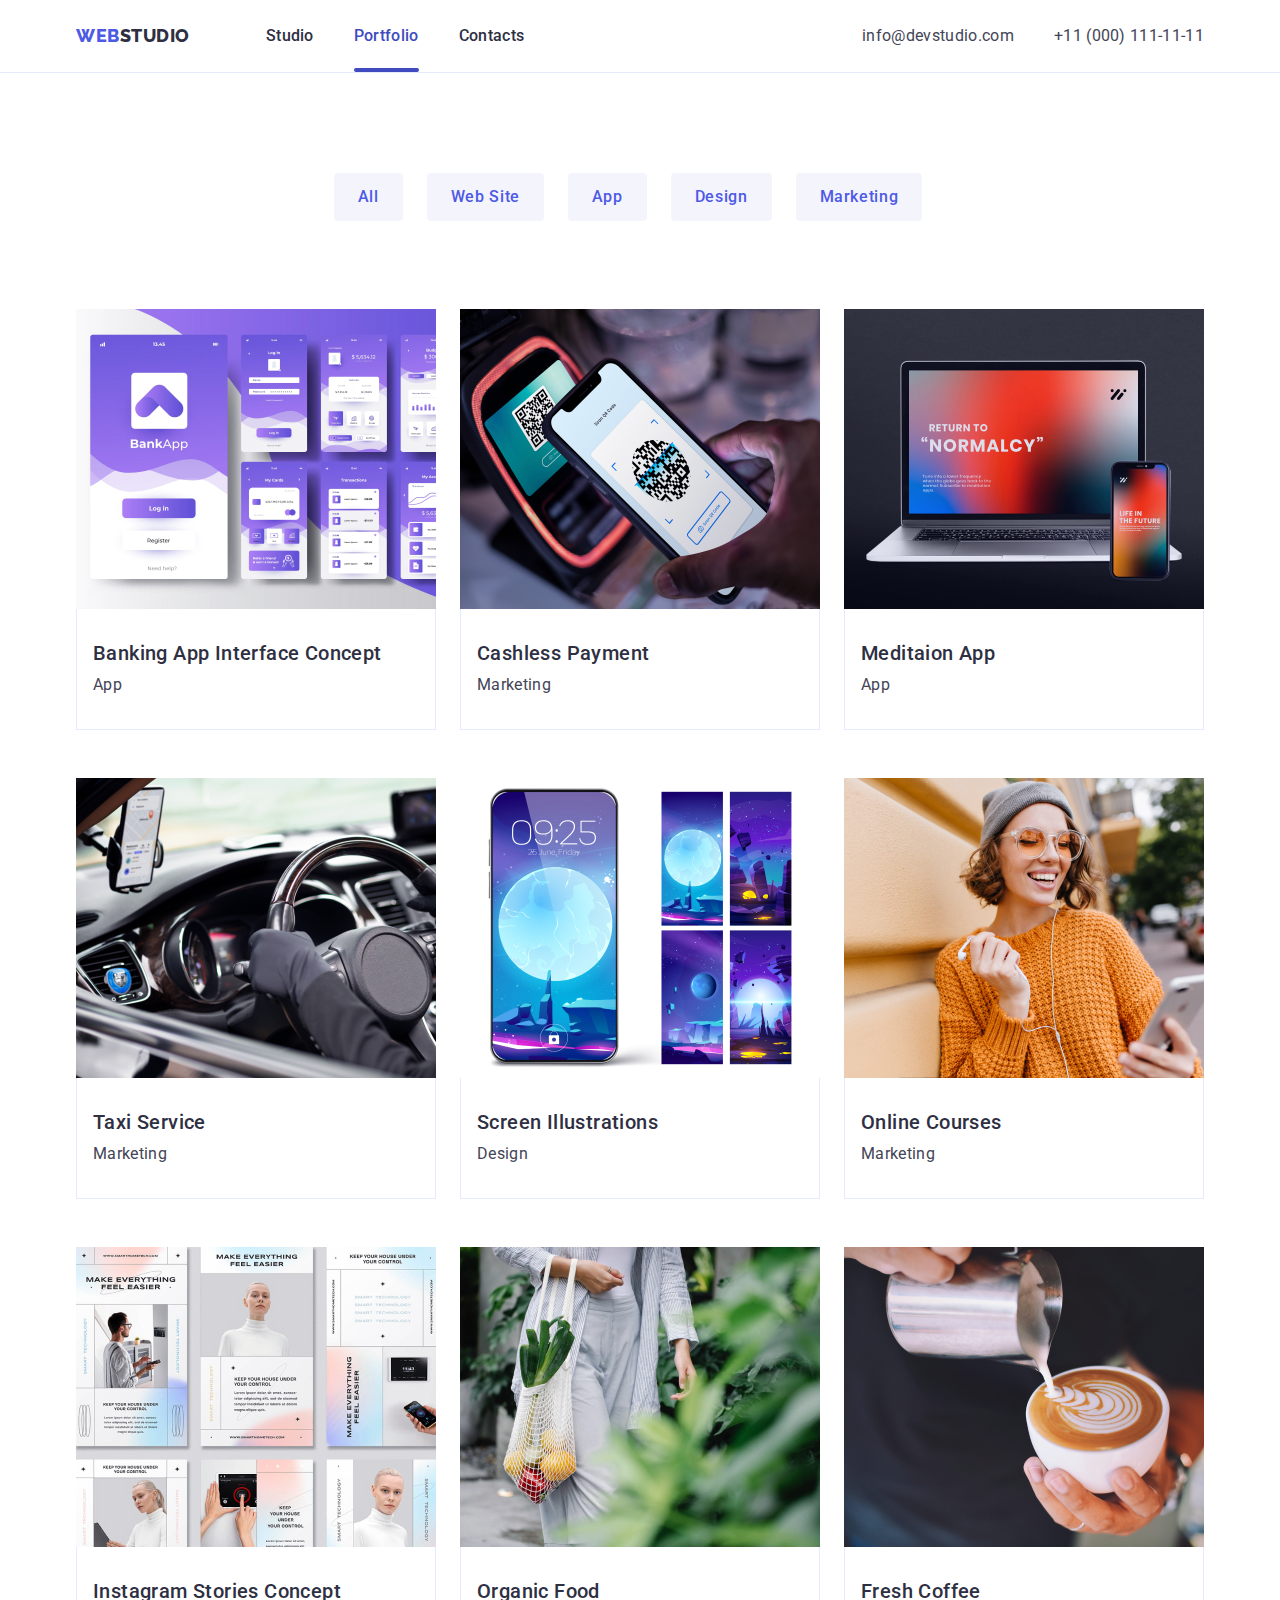
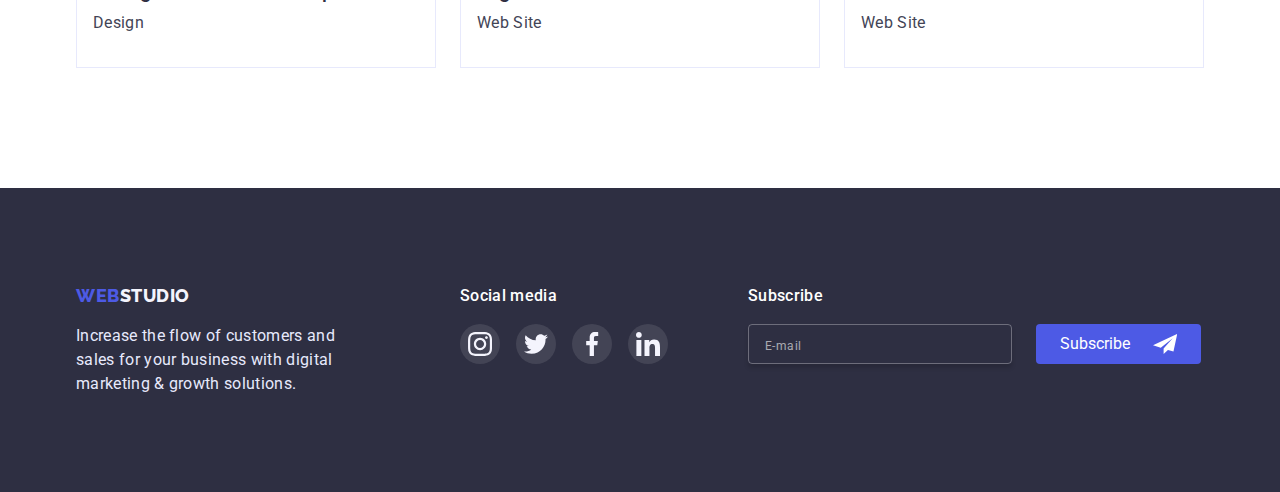
==== commit 4125e560: "fix" ====
--- a/portfolio.html
+++ b/portfolio.html
@@ -68,12 +68,7 @@
 						<li class="chapter">
 							<a href="#" class="galary">
 								<div class="img-product">
-									<img
-										src="./images/banking-app-interface-oncept.jpg"
-										alt="Interface of banking app"
-										width="360"
-										height="300"
-									/>
+									<img src="./images/imagesfoto1.jpg" alt="Interface of banking app" width="360" height="300" />
 									<div class="card-product">
 										<p class="card-text"
 											>14 Stylish and User-Friendly App Design Concepts · Task Manager App · Calorie Tracker App ·
@@ -90,7 +85,7 @@
 						<li class="chapter">
 							<a href="#" class="galary">
 								<div class="img-product">
-									<img src="./images/cashless-payment.jpg" alt="Reading QR-code" width="360" height="300" />
+									<img src="./images/imagesfoto2.jpg"" alt="Reading QR-code" width="360" height="300" />
 									<div class="card-product">
 										<p class="card-text"
 											>14 Stylish and User-Friendly App Design Concepts · Task Manager App · Calorie Tracker App ·
@@ -108,7 +103,7 @@
 							<a href="#" class="galary">
 								<div class="img-product">
 									<img
-										src="./images/meditaion-app.jpg"
+										src="./images/imagesfoto3.jpg"
 										alt="Screens of notebook and smartphone"
 										width="360"
 										height="300"
@@ -130,7 +125,7 @@
 							<a href="#" class="galary">
 								<div class="img-product">
 									<img
-										src="./images/taxi-service.jpg"
+										src="./images/imagesfoto4.jpg"
 										alt="Driver's hands on the steering wheel"
 										width="360"
 										height="300"
@@ -151,7 +146,7 @@
 						<li class="chapter">
 							<a href="#" class="galary">
 								<div class="img-product">
-									<img src="./images/screen-illustrations.jpg" alt="Smartphon's wallpapers" width="360" height="300" />
+									<img src="./images/imagesfoto5.jpg" alt="Smartphon's wallpapers" width="360" height="300" />
 									<div class="card-product">
 										<p class="card-text"
 											>14 Stylish and User-Friendly App Design Concepts · Task Manager App · Calorie Tracker App ·
@@ -168,7 +163,7 @@
 						<li class="chapter">
 							<a href="#" class="galary">
 								<div class="img-product">
-									<img src="./images/online-courses.jpg" alt="Woman whith headphones" width="360" height="300" />
+									<img src="./images/imagesfoto6.jpg" alt="Woman whith headphones" width="360" height="300" />
 									<div class="card-product">
 										<p class="card-text"
 											>14 Stylish and User-Friendly App Design Concepts · Task Manager App · Calorie Tracker App ·
@@ -185,12 +180,7 @@
 						<li class="chapter">
 							<a href="#" class="galary">
 								<div class="img-product">
-									<img
-										src="./images/instagram-stories-concept.jpg"
-										alt="Instagram stories options"
-										width="360"
-										height="300"
-									/>
+									<img src="./images/imagesfoto7.jpg" alt="Instagram stories options" width="360" height="300" />
 									<div class="card-product">
 										<p class="card-text"
 											>14 Stylish and User-Friendly App Design Concepts · Task Manager App · Calorie Tracker App ·
@@ -207,7 +197,7 @@
 						<li class="chapter">
 							<a href="#" class="galary">
 								<div class="img-product">
-									<img src="./images/organic-food.jpg" alt="Women with a bag of vegetables" width="360" height="300" />
+									<img src="./images/imagesfoto8.jpg" alt="Women with a bag of vegetables" width="360" height="300" />
 									<div class="card-product">
 										<p class="card-text"
 											>14 Stylish and User-Friendly App Design Concepts · Task Manager App · Calorie Tracker App ·
@@ -224,7 +214,7 @@
 						<li class="chapter">
 							<a href="#" class="galary">
 								<div class="img-product">
-									<img src="./images/fresh-coffee.jpg" alt="Milk in coffee" width="360" height="300" />
+									<img src="./images/imagesfoto9.jpg" alt="Milk in coffee" width="360" height="300" />
 									<div class="card-product">
 										<p class="card-text"
 											>14 Stylish and User-Friendly App Design Concepts · Task Manager App · Calorie Tracker App ·
@@ -258,28 +248,28 @@
 						<li class="social-item">
 							<a href="" class="foot-link-back">
 								<svg class="foot-link-sign" width="24px" height="24px">
-									<use href="./images/icons.svg#icon-instagram-footer"></use>
+									<use href="./images/fotter.svg#icon-instagramf"></use>
 								</svg>
 							</a>
 						</li>
 						<li class="social-item">
 							<a href="" class="foot-link-back">
 								<svg class="foot-link-sign" width="24px" height="24px">
-									<use href="./images/icons.svg#icon-twitter-footer"></use>
+									<use href="./images/fotter.svg#icon-twitterf"></use>
 								</svg>
 							</a>
 						</li>
 						<li class="social-item">
 							<a href="" class="foot-link-back">
 								<svg class="foot-link-sign" width="24px" height="24px">
-									<use href="./images/icons.svg#icon-facebook-footer"></use>
+									<use href="./images/fotter.svg#icon-facebookf"></use>
 								</svg>
 							</a>
 						</li>
 						<li class="social-item">
 							<a href="" class="foot-link-back">
 								<svg class="foot-link-sign" width="24px" height="24px">
-									<use href="./images/icons.svg#icon-linkedin-footer"></use>
+									<use href="./images/fotter.svg#icon-linkedinf"></use>
 								</svg>
 							</a>
 						</li>
@@ -295,7 +285,7 @@
 						<button type="submit" class="btn-subscribe">
 							Subscribe
 							<svg class="subscribe-icon" width="24" height="24">
-								<use href="./images/icons.svg#logo-subscribe"></use>
+								<use href="./images/telegram2.svg#icon-icon-send-1"></use>
 							</svg>
 						</button>
 					</div>
--- a/css/styles.css
+++ b/css/styles.css
@@ -900,7 +900,8 @@
 	border-radius: 4px;
 	padding: 12px 24px;
 	min-width: 69px;
-	border: transparent;
+	border: 1px solid #e7e9fc;
+	border: none;
 
 	background-color: var(--footer-logo-part);
 	color: var(--logo-part-color);
--- a/css/desktop.css
+++ b/css/desktop.css
@@ -61,19 +61,19 @@
 	}
 
 	.advantages .chapter:nth-child(1)::before {
-		background-image: url(../images/antenna.svg);
+		background-image: url(../images/antenna1.svg);
 	}
 
 	.advantages .chapter:nth-child(2)::before {
-		background-image: url(../images/clock.svg);
+		background-image: url(../images/clock1.svg);
 	}
 
 	.advantages .chapter:nth-child(3)::before {
-		background-image: url(../images/diagram.svg);
+		background-image: url(../images/diagram1.svg);
 	}
 
 	.advantages .chapter:nth-child(4)::before {
-		background-image: url(../images/astronaut.svg);
+		background-image: url(../images/astronaut1.svg);
 	}
 
 	/* Works */
